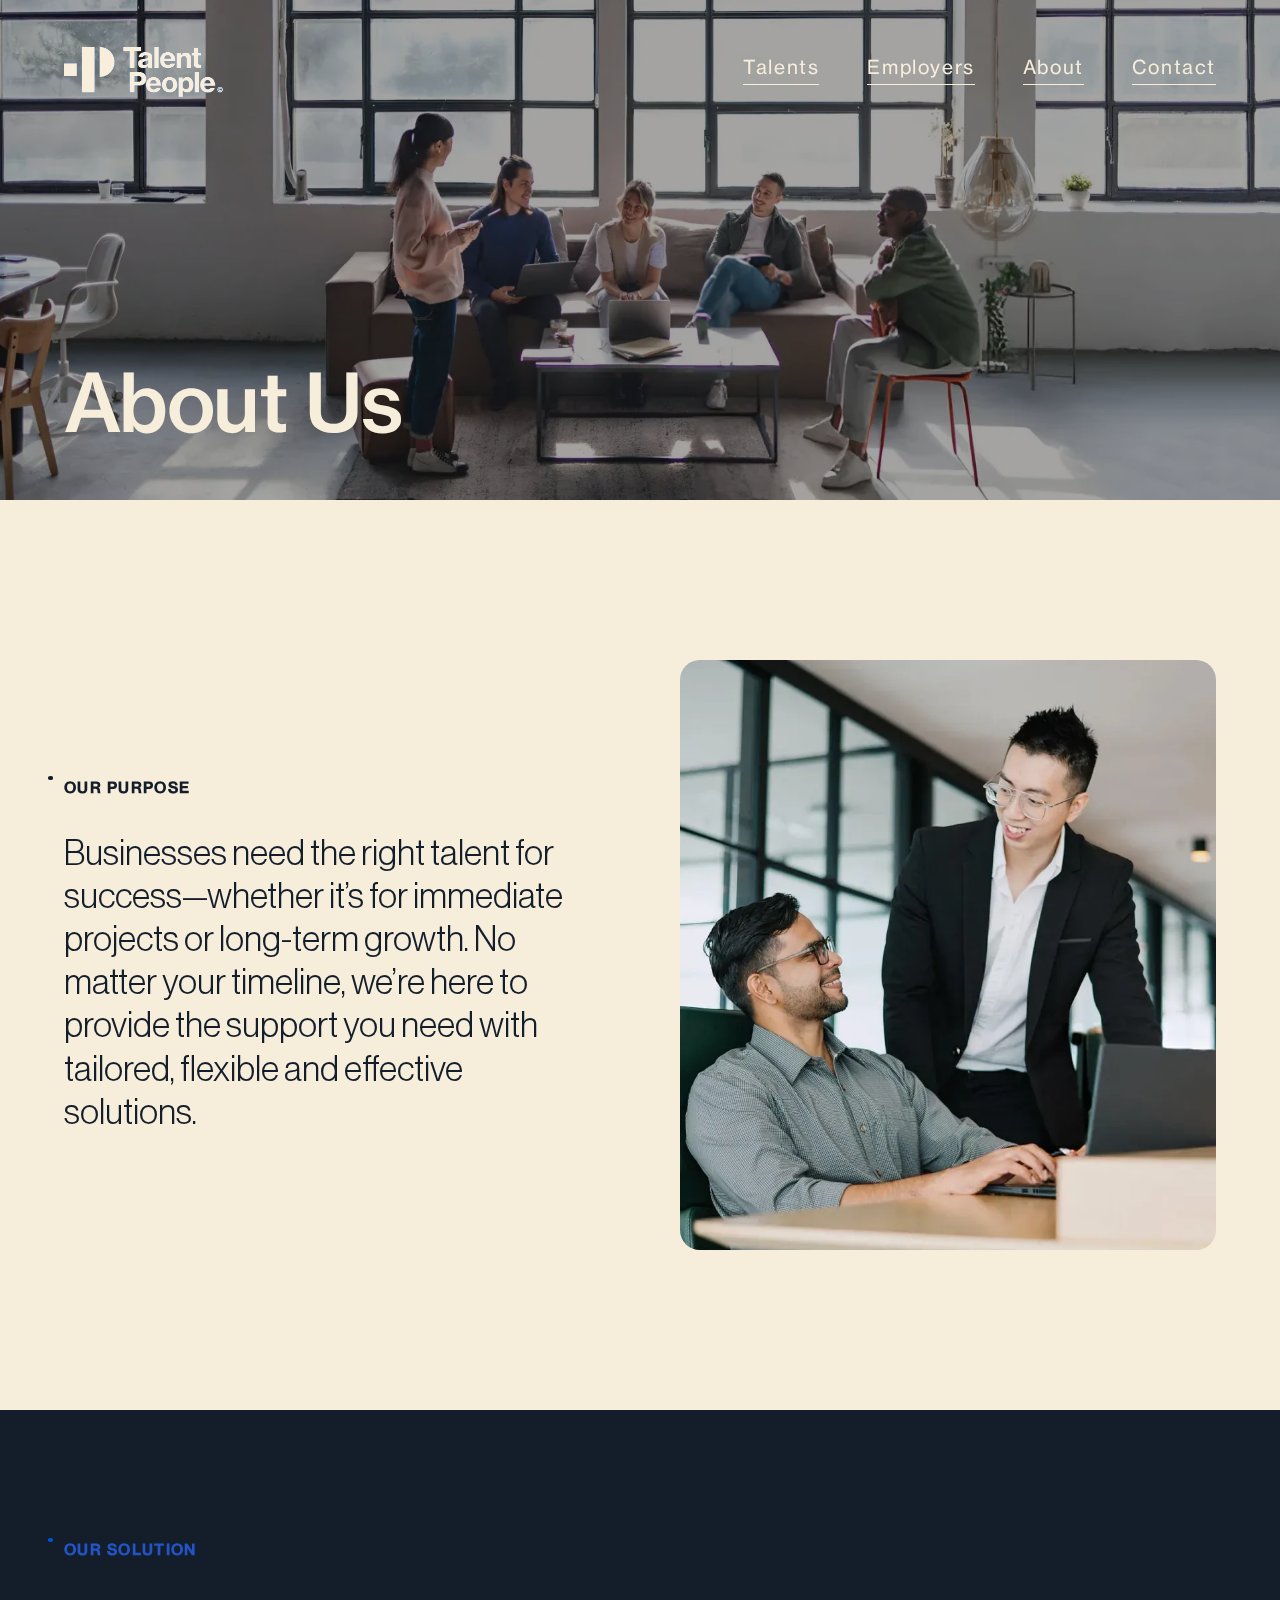
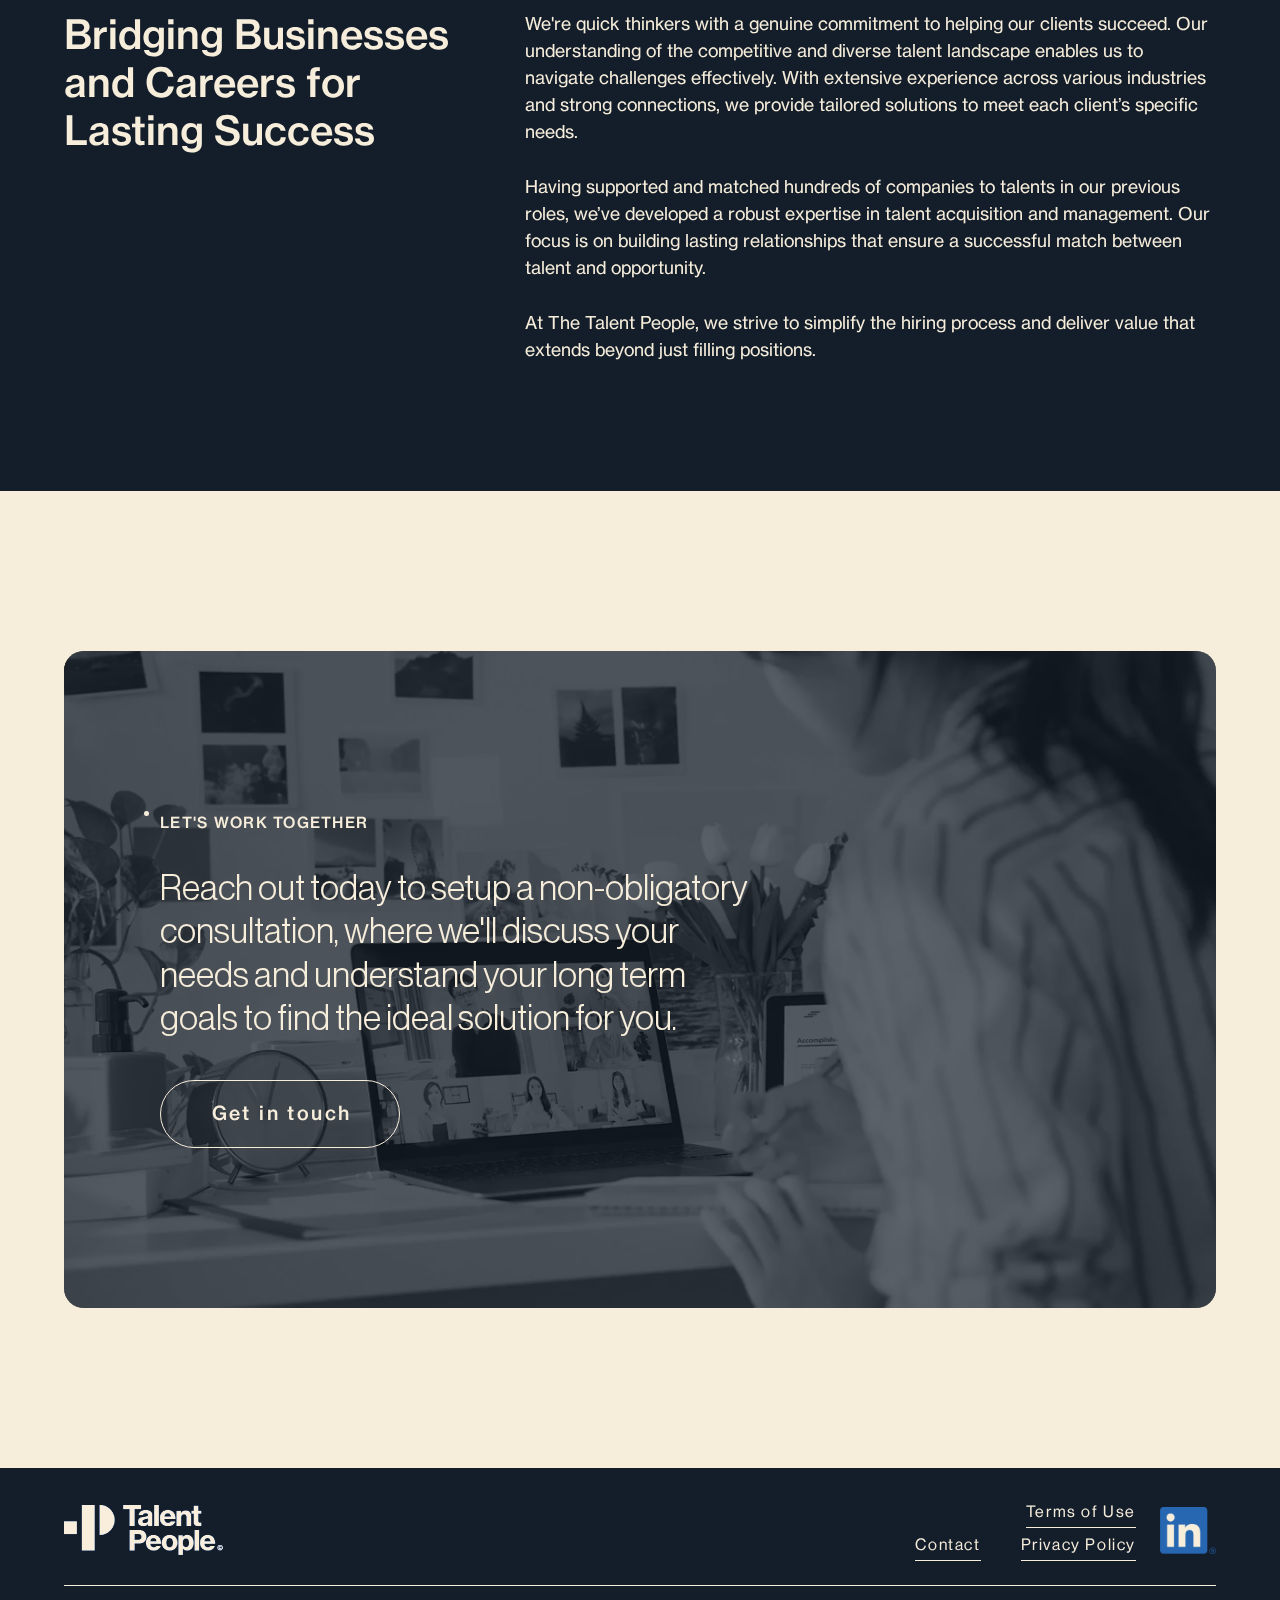
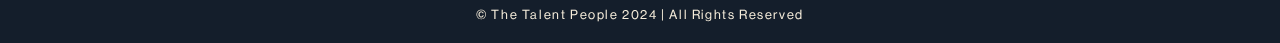
==== about.html @ f77b8db9 "update" ====
<!DOCTYPE html><!--  Last Published: Wed Oct 30 2024 14:25:46 GMT+0000 (Coordinated Universal Time)  -->
<html data-wf-page="6707999902daaedbb8c7072a" data-wf-site="66ebcb9fe22b28d145d42041">
<head>
  <meta charset="utf-8">
  <title>The Talent People | About Us</title>
  <meta content="The Talent People connects businesses with top global talent, offering flexible hiring solutions from project-based work to permanent placement. Hire top candidates and enhance workforce productivity with strategies tailored for sustainable growth." name="description">
  <meta content="The Talent People | About Us" property="og:title">
  <meta content="The Talent People connects businesses with top global talent, offering flexible hiring solutions from project-based work to permanent placement. Hire top candidates and enhance workforce productivity with strategies tailored for sustainable growth." property="og:description">
  <meta content="The Talent People | About Us" property="twitter:title">
  <meta content="The Talent People connects businesses with top global talent, offering flexible hiring solutions from project-based work to permanent placement. Hire top candidates and enhance workforce productivity with strategies tailored for sustainable growth." property="twitter:description">
  <meta property="og:type" content="website">
  <meta content="summary_large_image" name="twitter:card">
  <meta content="width=device-width, initial-scale=1" name="viewport">
  <link href="css/normalize.css" rel="stylesheet" type="text/css">
  <link href="css/webflow.css" rel="stylesheet" type="text/css">
  <link href="css/the-talent-people.webflow.css" rel="stylesheet" type="text/css">
  <style>@media (min-width:992px) {html.w-mod-js:not(.w-mod-ix) [data-w-id="39511469-4852-7b69-ccc2-5e3e5bb50f2a"] {opacity:0;}html.w-mod-js:not(.w-mod-ix) [data-w-id="39511469-4852-7b69-ccc2-5e3e5bb50f27"] {-webkit-transform:translate3d(0rem, 0, 0) scale3d(1, 1, 1) rotateX(0) rotateY(0) rotateZ(0) skew(0, 0);-moz-transform:translate3d(0rem, 0, 0) scale3d(1, 1, 1) rotateX(0) rotateY(0) rotateZ(0) skew(0, 0);-ms-transform:translate3d(0rem, 0, 0) scale3d(1, 1, 1) rotateX(0) rotateY(0) rotateZ(0) skew(0, 0);transform:translate3d(0rem, 0, 0) scale3d(1, 1, 1) rotateX(0) rotateY(0) rotateZ(0) skew(0, 0);color:rgb(246,237,219);}html.w-mod-js:not(.w-mod-ix) [data-w-id="39511469-4852-7b69-ccc2-5e3e5bb50f29"] {-webkit-transform:translate3d(300%, 0, 0) scale3d(1, 1, 1) rotateX(0) rotateY(0) rotateZ(0) skew(0, 0);-moz-transform:translate3d(300%, 0, 0) scale3d(1, 1, 1) rotateX(0) rotateY(0) rotateZ(0) skew(0, 0);-ms-transform:translate3d(300%, 0, 0) scale3d(1, 1, 1) rotateX(0) rotateY(0) rotateZ(0) skew(0, 0);transform:translate3d(300%, 0, 0) scale3d(1, 1, 1) rotateX(0) rotateY(0) rotateZ(0) skew(0, 0);}}@media (max-width:991px) and (min-width:768px) {html.w-mod-js:not(.w-mod-ix) [data-w-id="39511469-4852-7b69-ccc2-5e3e5bb50f2a"] {opacity:0;}html.w-mod-js:not(.w-mod-ix) [data-w-id="39511469-4852-7b69-ccc2-5e3e5bb50f27"] {-webkit-transform:translate3d(0rem, 0, 0) scale3d(1, 1, 1) rotateX(0) rotateY(0) rotateZ(0) skew(0, 0);-moz-transform:translate3d(0rem, 0, 0) scale3d(1, 1, 1) rotateX(0) rotateY(0) rotateZ(0) skew(0, 0);-ms-transform:translate3d(0rem, 0, 0) scale3d(1, 1, 1) rotateX(0) rotateY(0) rotateZ(0) skew(0, 0);transform:translate3d(0rem, 0, 0) scale3d(1, 1, 1) rotateX(0) rotateY(0) rotateZ(0) skew(0, 0);color:rgb(246,237,219);}html.w-mod-js:not(.w-mod-ix) [data-w-id="39511469-4852-7b69-ccc2-5e3e5bb50f29"] {-webkit-transform:translate3d(300%, 0, 0) scale3d(1, 1, 1) rotateX(0) rotateY(0) rotateZ(0) skew(0, 0);-moz-transform:translate3d(300%, 0, 0) scale3d(1, 1, 1) rotateX(0) rotateY(0) rotateZ(0) skew(0, 0);-ms-transform:translate3d(300%, 0, 0) scale3d(1, 1, 1) rotateX(0) rotateY(0) rotateZ(0) skew(0, 0);transform:translate3d(300%, 0, 0) scale3d(1, 1, 1) rotateX(0) rotateY(0) rotateZ(0) skew(0, 0);}}</style>
  <script type="text/javascript">!function(o,c){var n=c.documentElement,t=" w-mod-";n.className+=t+"js",("ontouchstart"in o||o.DocumentTouch&&c instanceof DocumentTouch)&&(n.className+=t+"touch")}(window,document);</script>
  <link href="images/favicon.webp" rel="shortcut icon" type="image/x-icon">
  <link href="images/webclip.webp" rel="apple-touch-icon">
  <style>
 * {
     -webkit-font-smoothing: antialiased;
     -moz-osx-font-smoothing: grayscale;
     font-smoothing: antialiased;
     text-rendering: optimizeLegibility;
}
</style>
</head>
<body class="body">
  <header bind="6ed626e9-749d-8f9c-2689-f4c2792ef79f" class="header">
    <nav class="nav">
      <div class="nav-wrapper">
        <a data-w-id="6ed626e9-749d-8f9c-2689-f4c2792ef7a2" href="index.html" class="nav-left w-inline-block"><img src="images/ttp-logo-white.webp" loading="lazy" alt="The Talent People - White Logo" class="logo-white"><img src="images/ttp-logo-blue.webp" loading="lazy" alt="The Talent People - Blue Logo" class="logo-blue"></a>
        <div class="nav-right">
          <a data-w-id="6ed626e9-749d-8f9c-2689-f4c2792ef7a6" href="talents.html" class="nav-link w-inline-block">
            <div class="nav-text">Talents</div>
            <div class="underline"></div>
          </a>
          <a data-w-id="a9c2578a-38cd-9204-1445-a90696ea5985" href="employers.html" class="nav-link w-inline-block">
            <div class="nav-text">Employers</div>
            <div class="underline"></div>
          </a>
          <a data-w-id="6538a97c-6ab4-19e0-dd6c-74421e39a47b" href="about.html" aria-current="page" class="nav-link w-inline-block w--current">
            <div class="nav-text">About</div>
            <div class="underline"></div>
          </a>
          <a data-w-id="6ed626e9-749d-8f9c-2689-f4c2792ef7aa" href="mailto:contact@thetalentpeople.co" class="nav-link w-inline-block">
            <div class="nav-text">Contact</div>
            <div class="underline"></div>
          </a>
        </div>
        <div scroll="both" data-w-id="3b5522e7-cb74-d57d-2e1f-a0ad596fc3d4" class="hamburger-wrapper">
          <div class="hamburger-inner">
            <div class="top-line"></div>
            <div class="middle-line"></div>
            <div class="bottom-line"></div>
          </div>
        </div>
      </div>
    </nav>
    <div class="menu">
      <div class="menu-wrapper">
        <div class="menu-item">
          <a href="index.html" class="menu-link _1">Home</a>
        </div>
        <div class="menu-item">
          <a href="about.html" aria-current="page" class="menu-link _2 w--current">About Us</a>
        </div>
        <div class="menu-item">
          <a href="talents.html" class="menu-link _3">Talents</a>
        </div>
        <div class="menu-item">
          <a href="employers.html" class="menu-link _4">Employers</a>
        </div>
        <div class="menu-item">
          <a href="mailto:contact@thetalentpeople.co" class="menu-link _5">Contact Us</a>
        </div>
      </div>
    </div>
  </header>
  <main class="main">
    <section bind="1b752b35-040f-1c4d-9f45-778f2b5f6328" data-w-id="1b752b35-040f-1c4d-9f45-778f2b5f6328" class="hero"><img src="images/the-talent-people-about-us.webp" loading="eager" sym-bind="{&quot;img&quot;:{&quot;type&quot;:&quot;Select&quot;,&quot;val&quot;:{&quot;from&quot;:{&quot;type&quot;:&quot;Variable&quot;,&quot;val&quot;:&quot;data&quot;},&quot;prop&quot;:&quot;8d2b728c-7b3f-0227-1a5b-632cdef94bcd&quot;}}}" alt="The Talent People - About Us" sizes="100vw" srcset="images/the-talent-people-about-us-p-500.webp 500w, images/the-talent-people-about-us-p-800.webp 800w, images/the-talent-people-about-us-p-1080.webp 1080w, images/the-talent-people-about-us-p-1600.webp 1600w, images/the-talent-people-about-us-p-2000.webp 2000w, images/the-talent-people-about-us-p-2600.webp 2600w, images/the-talent-people-about-us-p-3200.webp 3200w, images/the-talent-people-about-us.webp 3840w" class="hero-image dt"><img src="images/the-talent-people-about-us-tm.webp" loading="eager" sym-bind="{&quot;img&quot;:{&quot;type&quot;:&quot;Select&quot;,&quot;val&quot;:{&quot;from&quot;:{&quot;type&quot;:&quot;Variable&quot;,&quot;val&quot;:&quot;data&quot;},&quot;prop&quot;:&quot;8d2b728c-7b3f-0227-1a5b-632cdef94bcd&quot;}}}" alt="The Talent People - About Us" sizes="100vw" srcset="images/the-talent-people-about-us-tm-p-500.webp 500w, images/the-talent-people-about-us-tm-p-800.webp 800w, images/the-talent-people-about-us-tm-p-1080.webp 1080w, images/the-talent-people-about-us-tm-p-1600.webp 1600w, images/the-talent-people-about-us-tm.webp 1980w" class="hero-image tb-mb">
      <div class="shadow-overlay"></div>
      <div class="hero-overlay">
        <h2 sym-bind="{&quot;children&quot;:{&quot;type&quot;:&quot;Select&quot;,&quot;val&quot;:{&quot;from&quot;:{&quot;type&quot;:&quot;Variable&quot;,&quot;val&quot;:&quot;data&quot;},&quot;prop&quot;:&quot;c839e24f-a377-acab-8015-8efc84af5a83&quot;}}}" class="hero-heading">About Us</h2>
        <div class="hero-dot">•</div>
      </div>
    </section>
    <section class="section about">
      <div class="about-wrapper">
        <div class="about-left">
          <div class="header-wrapper"><img src="images/dot-navy.webp" loading="lazy" alt="The Talent People - Navy Dot" class="dot">
            <div class="heading"><strong class="bold">OUR PURPOSE</strong></div>
          </div>
          <div class="text">Businesses need the right talent for success—whether it’s for immediate projects or long-term growth. No matter your timeline, we’re here to provide the support you need with tailored, flexible and effective solutions.</div>
        </div>
        <div class="about-right"><img src="images/about-us.webp" loading="lazy" sizes="(max-width: 767px) 100vw, (max-width: 991px) 43vw, (max-width: 1279px) 42vw, 536px" srcset="images/about-us-p-500.webp 500w, images/about-us-p-800.webp 800w, images/about-us.webp 1072w" alt="The Talent People - Our Purpose" class="image rounded dt-tb"><img src="images/our-purpose-mb.webp" loading="lazy" sizes="(max-width: 767px) 85vw, 100vw" srcset="images/our-purpose-mb-p-500.webp 500w, images/our-purpose-mb-p-800.webp 800w, images/our-purpose-mb-p-1080.webp 1080w, images/our-purpose-mb.webp 1380w" alt="The Talent People - Our Purpose" class="image rounded mb"></div>
      </div>
    </section>
    <section class="section full-width-about">
      <div class="about-wrapper _2">
        <div id="w-node-_53479154-cc8f-92d2-6820-35e9770b086f-b8c7072a" class="header-wrapper"><img src="images/dot.webp" loading="lazy" alt="The Talent People - Blue Dot" class="dot">
          <div class="heading blue"><strong class="bold">OUR SOLUTION</strong></div>
        </div>
        <div id="w-node-_7eed984d-7826-3e93-100f-a8495c4b4717-b8c7072a" class="about-wrapper-inner">
          <div class="about-left">
            <h3 class="about-heading">Bridging Businesses and Careers for Lasting Success</h3>
          </div>
          <div class="about-right">
            <p class="about-body">We&#x27;re quick thinkers with a genuine commitment to helping our clients succeed. Our understanding of the competitive and diverse talent landscape enables us to navigate challenges effectively. With extensive experience across various industries and strong connections, we provide tailored solutions to meet each client’s specific needs.<br><br>Having supported and matched hundreds of companies to talents in our previous roles, we’ve developed a robust expertise in talent acquisition and management. Our focus is on building lasting relationships that ensure a successful match between talent and opportunity.<br><br>At The Talent People, we strive to simplify the hiring process and deliver value that extends beyond just filling positions.</p>
          </div>
        </div>
      </div>
    </section>
    <div class="section bottom-margin">
      <div class="cta-video-wrapper">
        <div data-poster-url="videos/the-talent-people-cta-video-poster-00001.jpg" data-video-urls="videos/the-talent-people-cta-video-transcode.mp4,videos/the-talent-people-cta-video-transcode.webm" data-autoplay="true" data-loop="true" data-wf-ignore="true" class="cta-video w-background-video w-background-video-atom"><video id="069fd98b-2d88-320b-ef6f-ceb9f392cff4-video" autoplay="" loop="" style="background-image:url(&quot;videos/the-talent-people-cta-video-poster-00001.jpg&quot;)" muted="" playsinline="" data-wf-ignore="true" data-object-fit="cover">
            <source src="videos/the-talent-people-cta-video-transcode.mp4" data-wf-ignore="true">
            <source src="videos/the-talent-people-cta-video-transcode.webm" data-wf-ignore="true">
          </video></div>
        <div class="cta-video-shadow"></div>
        <div class="cta-video-overlay">
          <div class="header-wrapper"><img src="images/dot-white.webp" loading="lazy" alt="The Talent People - White Dot" class="dot">
            <div class="heading white">LET&#x27;S WORK TOGETHER</div>
          </div>
          <div class="text white bottom-margin">Reach out today to setup a non-obligatory consultation, where we&#x27;ll discuss your needs and understand your long term goals to find the ideal solution for you. <br></div>
          <div class="button-wrapper">
            <a data-w-id="39511469-4852-7b69-ccc2-5e3e5bb50f26" href="https://calendly.com/the-talent-people/30min" target="_blank" class="button _5 w-inline-block">
              <div data-w-id="39511469-4852-7b69-ccc2-5e3e5bb50f27" class="button-text white-navy">Get in touch</div><img src="images/link-arrow.svg" loading="lazy" data-w-id="39511469-4852-7b69-ccc2-5e3e5bb50f29" alt="The Talent People - Navy Arrow" class="button-arrow">
              <div data-w-id="39511469-4852-7b69-ccc2-5e3e5bb50f2a" class="button-overlay"></div>
            </a>
          </div>
        </div>
      </div>
    </div>
  </main>
  <footer bind="35a746d8-047b-a36c-6eb7-d9f93c973150" class="footer">
    <div class="footer-wrapper">
      <div class="footer-top">
        <a data-w-id="35a746d8-047b-a36c-6eb7-d9f93c973153" href="index.html" class="footer-left w-inline-block"><img src="images/ttp-logo-white.webp" loading="lazy" alt="The Talent People - White Logo" class="logo-white"><img src="images/ttp-logo-blue.webp" loading="lazy" alt="The Talent People - Blue Logo" class="logo-blue"></a>
        <div class="footer-right">
          <div class="footer-link-wrapper">
            <div class="footer-link-left">
              <a data-w-id="8973d2f9-a44f-4ba4-cde8-3f5b5ff2193a" href="mailto:contact@thetalentpeople.co" class="footer-link w-inline-block">
                <div class="footer-text">Contact</div>
                <div class="underline footer"></div>
              </a>
            </div>
            <div class="footer-link-right">
              <a data-w-id="35a746d8-047b-a36c-6eb7-d9f93c973158" href="terms-of-use.html" class="footer-link w-inline-block">
                <div class="footer-text">Terms of Use</div>
                <div class="underline footer"></div>
              </a>
              <a data-w-id="35a746d8-047b-a36c-6eb7-d9f93c97315c" href="privacy-policy.html" class="footer-link w-inline-block">
                <div class="footer-text">Privacy Policy</div>
                <div class="underline footer"></div>
              </a>
            </div>
          </div>
          <a data-w-id="35a746d8-047b-a36c-6eb7-d9f93c973160" href="https://www.linkedin.com/company/the-talent-people/" class="linkedin-link w-inline-block"><img src="images/linkedin-logo.webp" loading="lazy" alt="The Talent People - Linkedin Icon" class="linkedin-logo">
            <div class="linkedin-bg"></div>
          </a>
        </div>
      </div>
      <div class="footer-bottom">
        <div class="footer-text"><span class="small">© The Talent People 2024 | All Rights Reserved</span></div>
      </div>
    </div>
  </footer>
  <script src="https://d3e54v103j8qbb.cloudfront.net/js/jquery-3.5.1.min.dc5e7f18c8.js?site=66ebcb9fe22b28d145d42041" type="text/javascript" integrity="sha256-9/aliU8dGd2tb6OSsuzixeV4y/faTqgFtohetphbbj0=" crossorigin="anonymous"></script>
  <script src="js/webflow.js" type="text/javascript"></script><!--  Disable Scroll Script  -->
  <script>
var Webflow = Webflow || [];
Webflow.push(function () {
    var $body = $(document.body);
    var scrollPosition = 0;
    $('[scroll="both"]').on('click', function () {
        if ($body.css('overflow') !== 'hidden') {
            var oldWidth = $body.innerWidth();
            scrollPosition = window.pageYOffset;
            $body.css('overflow', 'hidden');
            $body.css('position', 'fixed');
            $body.css('top', `-${scrollPosition}px`);
            $body.width(oldWidth);
        } else {
            $body.css('overflow', '');
            $body.css('position', '');
            $body.css('top', '');
            $body.width('');
            $(window).scrollTop(scrollPosition);
        }
    });
});
</script>
  <!--  START: Mobile Autoplay Video  -->
  <script>
var mobilevideo = document.getElementsByTagName("video")[0];
mobilevideo.setAttribute("playsinline", "");
mobilevideo.setAttribute("muted", "");
</script>
  <!--  END: Mobile Autoplay Video  -->
</body>
</html>
---- css/webflow.css ----
@font-face {
  font-family: 'webflow-icons';
  src: url("[data-uri]") format('truetype');
  font-weight: normal;
  font-style: normal;
}
[class^="w-icon-"],
[class*=" w-icon-"] {
  /* use !important to prevent issues with browser extensions that change fonts */
  font-family: 'webflow-icons' !important;
  speak: none;
  font-style: normal;
  font-weight: normal;
  font-variant: normal;
  text-transform: none;
  line-height: 1;
  /* Better Font Rendering =========== */
  -webkit-font-smoothing: antialiased;
  -moz-osx-font-smoothing: grayscale;
}
.w-icon-slider-right:before {
  content: "\e600";
}
.w-icon-slider-left:before {
  content: "\e601";
}
.w-icon-nav-menu:before {
  content: "\e602";
}
.w-icon-arrow-down:before,
.w-icon-dropdown-toggle:before {
  content: "\e603";
}
.w-icon-file-upload-remove:before {
  content: "\e900";
}
.w-icon-file-upload-icon:before {
  content: "\e903";
}
* {
  -webkit-box-sizing: border-box;
  -moz-box-sizing: border-box;
  box-sizing: border-box;
}
html {
  height: 100%;
}
body {
  margin: 0;
  min-height: 100%;
  background-color: #fff;
  font-family: Arial, sans-serif;
  font-size: 14px;
  line-height: 20px;
  color: #333;
}
img {
  max-width: 100%;
  vertical-align: middle;
  display: inline-block;
}
html.w-mod-touch * {
  background-attachment: scroll !important;
}
.w-block {
  display: block;
}
.w-inline-block {
  max-width: 100%;
  display: inline-block;
}
.w-clearfix:before,
.w-clearfix:after {
  content: " ";
  display: table;
  grid-column-start: 1;
  grid-row-start: 1;
  grid-column-end: 2;
  grid-row-end: 2;
}
.w-clearfix:after {
  clear: both;
}
.w-hidden {
  display: none;
}
.w-button {
  display: inline-block;
  padding: 9px 15px;
  background-color: #3898EC;
  color: white;
  border: 0;
  line-height: inherit;
  text-decoration: none;
  cursor: pointer;
  border-radius: 0;
}
input.w-button {
  -webkit-appearance: button;
}
html[data-w-dynpage] [data-w-cloak] {
  color: transparent !important;
}
.w-code-block {
  margin: unset;
}
pre.w-code-block code {
  all: inherit;
}
.w-optimization {
  display: contents;
}
.w-webflow-badge,
.w-webflow-badge * {
  position: static;
  left: auto;
  top: auto;
  right: auto;
  bottom: auto;
  z-index: auto;
  display: block;
  visibility: visible;
  overflow: visible;
  overflow-x: visible;
  overflow-y: visible;
  box-sizing: border-box;
  width: auto;
  height: auto;
  max-height: none;
  max-width: none;
  min-height: 0;
  min-width: 0;
  margin: 0;
  padding: 0;
  float: none;
  clear: none;
  border: 0 none transparent;
  border-radius: 0;
  background: none;
  background-image: none;
  background-position: 0% 0%;
  background-size: auto auto;
  background-repeat: repeat;
  background-origin: padding-box;
  background-clip: border-box;
  background-attachment: scroll;
  background-color: transparent;
  box-shadow: none;
  opacity: 1;
  transform: none;
  transition: none;
  direction: ltr;
  font-family: inherit;
  font-weight: inherit;
  color: inherit;
  font-size: inherit;
  line-height: inherit;
  font-style: inherit;
  font-variant: inherit;
  text-align: inherit;
  letter-spacing: inherit;
  text-decoration: inherit;
  text-indent: 0;
  text-transform: inherit;
  list-style-type: disc;
  text-shadow: none;
  font-smoothing: auto;
  vertical-align: baseline;
  cursor: inherit;
  white-space: inherit;
  word-break: normal;
  word-spacing: normal;
  word-wrap: normal;
}
.w-webflow-badge {
  position: fixed !important;
  display: inline-block !important;
  visibility: visible !important;
  z-index: 2147483647 !important;
  top: auto !important;
  right: 12px !important;
  bottom: 12px !important;
  left: auto !important;
  color: #aaadb0 !important;
  background-color: #fff !important;
  border-radius: 3px !important;
  padding: 6px !important;
  font-size: 12px !important;
  opacity: 1 !important;
  line-height: 14px !important;
  text-decoration: none !important;
  transform: none !important;
  margin: 0 !important;
  width: auto !important;
  height: auto !important;
  overflow: visible !important;
  white-space: nowrap;
  box-shadow: 0 0 0 1px rgba(0, 0, 0, 0.1), 0px 1px 3px rgba(0, 0, 0, 0.1);
  cursor: pointer;
}
.w-webflow-badge > img {
  display: inline-block !important;
  visibility: visible !important;
  opacity: 1 !important;
  vertical-align: middle !important;
}
h1,
h2,
h3,
h4,
h5,
h6 {
  font-weight: bold;
  margin-bottom: 10px;
}
h1 {
  font-size: 38px;
  line-height: 44px;
  margin-top: 20px;
}
h2 {
  font-size: 32px;
  line-height: 36px;
  margin-top: 20px;
}
h3 {
  font-size: 24px;
  line-height: 30px;
  margin-top: 20px;
}
h4 {
  font-size: 18px;
  line-height: 24px;
  margin-top: 10px;
}
h5 {
  font-size: 14px;
  line-height: 20px;
  margin-top: 10px;
}
h6 {
  font-size: 12px;
  line-height: 18px;
  margin-top: 10px;
}
p {
  margin-top: 0;
  margin-bottom: 10px;
}
blockquote {
  margin: 0 0 10px 0;
  padding: 10px 20px;
  border-left: 5px solid #E2E2E2;
  font-size: 18px;
  line-height: 22px;
}
figure {
  margin: 0;
  margin-bottom: 10px;
}
figcaption {
  margin-top: 5px;
  text-align: center;
}
ul,
ol {
  margin-top: 0px;
  margin-bottom: 10px;
  padding-left: 40px;
}
.w-list-unstyled {
  padding-left: 0;
  list-style: none;
}
.w-embed:before,
.w-embed:after {
  content: " ";
  display: table;
  grid-column-start: 1;
  grid-row-start: 1;
  grid-column-end: 2;
  grid-row-end: 2;
}
.w-embed:after {
  clear: both;
}
.w-video {
  width: 100%;
  position: relative;
  padding: 0;
}
.w-video iframe,
.w-video object,
.w-video embed {
  position: absolute;
  top: 0;
  left: 0;
  width: 100%;
  height: 100%;
  border: none;
}
fieldset {
  padding: 0;
  margin: 0;
  border: 0;
}
button,
[type='button'],
[type='reset'] {
  border: 0;
  cursor: pointer;
  -webkit-appearance: button;
}
.w-form {
  margin: 0 0 15px;
}
.w-form-done {
  display: none;
  padding: 20px;
  text-align: center;
  background-color: #dddddd;
}
.w-form-fail {
  display: none;
  margin-top: 10px;
  padding: 10px;
  background-color: #ffdede;
}
label {
  display: block;
  margin-bottom: 5px;
  font-weight: bold;
}
.w-input,
.w-select {
  display: block;
  width: 100%;
  height: 38px;
  padding: 8px 12px;
  margin-bottom: 10px;
  font-size: 14px;
  line-height: 1.42857143;
  color: #333333;
  vertical-align: middle;
  background-color: #ffffff;
  border: 1px solid #cccccc;
}
.w-input::placeholder,
.w-select::placeholder {
  color: #999;
}
.w-input:focus,
.w-select:focus {
  border-color: #3898EC;
  outline: 0;
}
.w-input[disabled],
.w-select[disabled],
.w-input[readonly],
.w-select[readonly],
fieldset[disabled] .w-input,
fieldset[disabled] .w-select {
  cursor: not-allowed;
}
.w-input[disabled]:not(.w-input-disabled),
.w-select[disabled]:not(.w-input-disabled),
.w-input[readonly],
.w-select[readonly],
fieldset[disabled]:not(.w-input-disabled) .w-input,
fieldset[disabled]:not(.w-input-disabled) .w-select {
  background-color: #eeeeee;
}
textarea.w-input,
textarea.w-select {
  height: auto;
}
.w-select {
  background-color: #f3f3f3;
}
.w-select[multiple] {
  height: auto;
}
.w-form-label {
  display: inline-block;
  cursor: pointer;
  font-weight: normal;
  margin-bottom: 0px;
}
.w-radio {
  display: block;
  margin-bottom: 5px;
  padding-left: 20px;
}
.w-radio:before,
.w-radio:after {
  content: " ";
  display: table;
  grid-column-start: 1;
  grid-row-start: 1;
  grid-column-end: 2;
  grid-row-end: 2;
}
.w-radio:after {
  clear: both;
}
.w-radio-input {
  margin: 4px 0 0;
  line-height: normal;
  float: left;
  margin-left: -20px;
}
.w-radio-input {
  margin-top: 3px;
}
.w-file-upload {
  display: block;
  margin-bottom: 10px;
}
.w-file-upload-input {
  width: 0.1px;
  height: 0.1px;
  opacity: 0;
  overflow: hidden;
  position: absolute;
  z-index: -100;
}
.w-file-upload-default,
.w-file-upload-uploading,
.w-file-upload-success {
  display: inline-block;
  color: #333333;
}
.w-file-upload-error {
  display: block;
  margin-top: 10px;
}
.w-file-upload-default.w-hidden,
.w-file-upload-uploading.w-hidden,
.w-file-upload-error.w-hidden,
.w-file-upload-success.w-hidden {
  display: none;
}
.w-file-upload-uploading-btn {
  display: flex;
  font-size: 14px;
  font-weight: normal;
  cursor: pointer;
  margin: 0;
  padding: 8px 12px;
  border: 1px solid #cccccc;
  background-color: #fafafa;
}
.w-file-upload-file {
  display: flex;
  flex-grow: 1;
  justify-content: space-between;
  margin: 0;
  padding: 8px 9px 8px 11px;
  border: 1px solid #cccccc;
  background-color: #fafafa;
}
.w-file-upload-file-name {
  font-size: 14px;
  font-weight: normal;
  display: block;
}
.w-file-remove-link {
  margin-top: 3px;
  margin-left: 10px;
  width: auto;
  height: auto;
  padding: 3px;
  display: block;
  cursor: pointer;
}
.w-icon-file-upload-remove {
  margin: auto;
  font-size: 10px;
}
.w-file-upload-error-msg {
  display: inline-block;
  color: #ea384c;
  padding: 2px 0;
}
.w-file-upload-info {
  display: inline-block;
  line-height: 38px;
  padding: 0 12px;
}
.w-file-upload-label {
  display: inline-block;
  font-size: 14px;
  font-weight: normal;
  cursor: pointer;
  margin: 0;
  padding: 8px 12px;
  border: 1px solid #cccccc;
  background-color: #fafafa;
}
.w-icon-file-upload-icon,
.w-icon-file-upload-uploading {
  display: inline-block;
  margin-right: 8px;
  width: 20px;
}
.w-icon-file-upload-uploading {
  height: 20px;
}
.w-container {
  margin-left: auto;
  margin-right: auto;
  max-width: 940px;
}
.w-container:before,
.w-container:after {
  content: " ";
  display: table;
  grid-column-start: 1;
  grid-row-start: 1;
  grid-column-end: 2;
  grid-row-end: 2;
}
.w-container:after {
  clear: both;
}
.w-container .w-row {
  margin-left: -10px;
  margin-right: -10px;
}
.w-row:before,
.w-row:after {
  content: " ";
  display: table;
  grid-column-start: 1;
  grid-row-start: 1;
  grid-column-end: 2;
  grid-row-end: 2;
}
.w-row:after {
  clear: both;
}
.w-row .w-row {
  margin-left: 0;
  margin-right: 0;
}
.w-col {
  position: relative;
  float: left;
  width: 100%;
  min-height: 1px;
  padding-left: 10px;
  padding-right: 10px;
}
.w-col .w-col {
  padding-left: 0;
  padding-right: 0;
}
.w-col-1 {
  width: 8.33333333%;
}
.w-col-2 {
  width: 16.66666667%;
}
.w-col-3 {
  width: 25%;
}
.w-col-4 {
  width: 33.33333333%;
}
.w-col-5 {
  width: 41.66666667%;
}
.w-col-6 {
  width: 50%;
}
.w-col-7 {
  width: 58.33333333%;
}
.w-col-8 {
  width: 66.66666667%;
}
.w-col-9 {
  width: 75%;
}
.w-col-10 {
  width: 83.33333333%;
}
.w-col-11 {
  width: 91.66666667%;
}
.w-col-12 {
  width: 100%;
}
.w-hidden-main {
  display: none !important;
}
@media screen and (max-width: 991px) {
  .w-container {
    max-width: 728px;
  }
  .w-hidden-main {
    display: inherit !important;
  }
  .w-hidden-medium {
    display: none !important;
  }
  .w-col-medium-1 {
    width: 8.33333333%;
  }
  .w-col-medium-2 {
    width: 16.66666667%;
  }
  .w-col-medium-3 {
    width: 25%;
  }
  .w-col-medium-4 {
    width: 33.33333333%;
  }
  .w-col-medium-5 {
    width: 41.66666667%;
  }
  .w-col-medium-6 {
    width: 50%;
  }
  .w-col-medium-7 {
    width: 58.33333333%;
  }
  .w-col-medium-8 {
    width: 66.66666667%;
  }
  .w-col-medium-9 {
    width: 75%;
  }
  .w-col-medium-10 {
    width: 83.33333333%;
  }
  .w-col-medium-11 {
    width: 91.66666667%;
  }
  .w-col-medium-12 {
    width: 100%;
  }
  .w-col-stack {
    width: 100%;
    left: auto;
    right: auto;
  }
}
@media screen and (max-width: 767px) {
  .w-hidden-main {
    display: inherit !important;
  }
  .w-hidden-medium {
    display: inherit !important;
  }
  .w-hidden-small {
    display: none !important;
  }
  .w-row,
  .w-container .w-row {
    margin-left: 0;
    margin-right: 0;
  }
  .w-col {
    width: 100%;
    left: auto;
    right: auto;
  }
  .w-col-small-1 {
    width: 8.33333333%;
  }
  .w-col-small-2 {
    width: 16.66666667%;
  }
  .w-col-small-3 {
    width: 25%;
  }
  .w-col-small-4 {
    width: 33.33333333%;
  }
  .w-col-small-5 {
    width: 41.66666667%;
  }
  .w-col-small-6 {
    width: 50%;
  }
  .w-col-small-7 {
    width: 58.33333333%;
  }
  .w-col-small-8 {
    width: 66.66666667%;
  }
  .w-col-small-9 {
    width: 75%;
  }
  .w-col-small-10 {
    width: 83.33333333%;
  }
  .w-col-small-11 {
    width: 91.66666667%;
  }
  .w-col-small-12 {
    width: 100%;
  }
}
@media screen and (max-width: 479px) {
  .w-container {
    max-width: none;
  }
  .w-hidden-main {
    display: inherit !important;
  }
  .w-hidden-medium {
    display: inherit !important;
  }
  .w-hidden-small {
    display: inherit !important;
  }
  .w-hidden-tiny {
    display: none !important;
  }
  .w-col {
    width: 100%;
  }
  .w-col-tiny-1 {
    width: 8.33333333%;
  }
  .w-col-tiny-2 {
    width: 16.66666667%;
  }
  .w-col-tiny-3 {
    width: 25%;
  }
  .w-col-tiny-4 {
    width: 33.33333333%;
  }
  .w-col-tiny-5 {
    width: 41.66666667%;
  }
  .w-col-tiny-6 {
    width: 50%;
  }
  .w-col-tiny-7 {
    width: 58.33333333%;
  }
  .w-col-tiny-8 {
    width: 66.66666667%;
  }
  .w-col-tiny-9 {
    width: 75%;
  }
  .w-col-tiny-10 {
    width: 83.33333333%;
  }
  .w-col-tiny-11 {
    width: 91.66666667%;
  }
  .w-col-tiny-12 {
    width: 100%;
  }
}
.w-widget {
  position: relative;
}
.w-widget-map {
  width: 100%;
  height: 400px;
}
.w-widget-map label {
  width: auto;
  display: inline;
}
.w-widget-map img {
  max-width: inherit;
}
.w-widget-map .gm-style-iw {
  text-align: center;
}
.w-widget-map .gm-style-iw > button {
  display: none !important;
}
.w-widget-twitter {
  overflow: hidden;
}
.w-widget-twitter-count-shim {
  display: inline-block;
  vertical-align: top;
  position: relative;
  width: 28px;
  height: 20px;
  text-align: center;
  background: white;
  border: #758696 solid 1px;
  border-radius: 3px;
}
.w-widget-twitter-count-shim * {
  pointer-events: none;
  user-select: none;
}
.w-widget-twitter-count-shim .w-widget-twitter-count-inner {
  position: relative;
  font-size: 15px;
  line-height: 12px;
  text-align: center;
  color: #999;
  font-family: serif;
}
.w-widget-twitter-count-shim .w-widget-twitter-count-clear {
  position: relative;
  display: block;
}
.w-widget-twitter-count-shim.w--large {
  width: 36px;
  height: 28px;
}
.w-widget-twitter-count-shim.w--large .w-widget-twitter-count-inner {
  font-size: 18px;
  line-height: 18px;
}
.w-widget-twitter-count-shim:not(.w--vertical) {
  margin-left: 5px;
  margin-right: 8px;
}
.w-widget-twitter-count-shim:not(.w--vertical).w--large {
  margin-left: 6px;
}
.w-widget-twitter-count-shim:not(.w--vertical):before,
.w-widget-twitter-count-shim:not(.w--vertical):after {
  top: 50%;
  left: 0;
  border: solid transparent;
  content: ' ';
  height: 0;
  width: 0;
  position: absolute;
  pointer-events: none;
}
.w-widget-twitter-count-shim:not(.w--vertical):before {
  border-color: rgba(117, 134, 150, 0);
  border-right-color: #5d6c7b;
  border-width: 4px;
  margin-left: -9px;
  margin-top: -4px;
}
.w-widget-twitter-count-shim:not(.w--vertical).w--large:before {
  border-width: 5px;
  margin-left: -10px;
  margin-top: -5px;
}
.w-widget-twitter-count-shim:not(.w--vertical):after {
  border-color: rgba(255, 255, 255, 0);
  border-right-color: white;
  border-width: 4px;
  margin-left: -8px;
  margin-top: -4px;
}
.w-widget-twitter-count-shim:not(.w--vertical).w--large:after {
  border-width: 5px;
  margin-left: -9px;
  margin-top: -5px;
}
.w-widget-twitter-count-shim.w--vertical {
  width: 61px;
  height: 33px;
  margin-bottom: 8px;
}
.w-widget-twitter-count-shim.w--vertical:before,
.w-widget-twitter-count-shim.w--vertical:after {
  top: 100%;
  left: 50%;
  border: solid transparent;
  content: ' ';
  height: 0;
  width: 0;
  position: absolute;
  pointer-events: none;
}
.w-widget-twitter-count-shim.w--vertical:before {
  border-color: rgba(117, 134, 150, 0);
  border-top-color: #5d6c7b;
  border-width: 5px;
  margin-left: -5px;
}
.w-widget-twitter-count-shim.w--vertical:after {
  border-color: rgba(255, 255, 255, 0);
  border-top-color: white;
  border-width: 4px;
  margin-left: -4px;
}
.w-widget-twitter-count-shim.w--vertical .w-widget-twitter-count-inner {
  font-size: 18px;
  line-height: 22px;
}
.w-widget-twitter-count-shim.w--vertical.w--large {
  width: 76px;
}
.w-background-video {
  position: relative;
  overflow: hidden;
  height: 500px;
  color: white;
}
.w-background-video > video {
  background-size: cover;
  background-position: 50% 50%;
  position: absolute;
  margin: auto;
  width: 100%;
  height: 100%;
  right: -100%;
  bottom: -100%;
  top: -100%;
  left: -100%;
  object-fit: cover;
  z-index: -100;
}
.w-background-video > video::-webkit-media-controls-start-playback-button {
  display: none !important;
  -webkit-appearance: none;
}
.w-background-video--control {
  position: absolute;
  bottom: 1em;
  right: 1em;
  background-color: transparent;
  padding: 0;
}
.w-background-video--control > [hidden] {
  display: none !important;
}
.w-slider {
  position: relative;
  height: 300px;
  text-align: center;
  background: #dddddd;
  clear: both;
  -webkit-tap-highlight-color: rgba(0, 0, 0, 0);
  tap-highlight-color: rgba(0, 0, 0, 0);
}
.w-slider-mask {
  position: relative;
  display: block;
  overflow: hidden;
  z-index: 1;
  left: 0;
  right: 0;
  height: 100%;
  white-space: nowrap;
}
.w-slide {
  position: relative;
  display: inline-block;
  vertical-align: top;
  width: 100%;
  height: 100%;
  white-space: normal;
  text-align: left;
}
.w-slider-nav {
  position: absolute;
  z-index: 2;
  top: auto;
  right: 0;
  bottom: 0;
  left: 0;
  margin: auto;
  padding-top: 10px;
  height: 40px;
  text-align: center;
  -webkit-tap-highlight-color: rgba(0, 0, 0, 0);
  tap-highlight-color: rgba(0, 0, 0, 0);
}
.w-slider-nav.w-round > div {
  border-radius: 100%;
}
.w-slider-nav.w-num > div {
  width: auto;
  height: auto;
  padding: 0.2em 0.5em;
  font-size: inherit;
  line-height: inherit;
}
.w-slider-nav.w-shadow > div {
  box-shadow: 0 0 3px rgba(51, 51, 51, 0.4);
}
.w-slider-nav-invert {
  color: #fff;
}
.w-slider-nav-invert > div {
  background-color: rgba(34, 34, 34, 0.4);
}
.w-slider-nav-invert > div.w-active {
  background-color: #222;
}
.w-slider-dot {
  position: relative;
  display: inline-block;
  width: 1em;
  height: 1em;
  background-color: rgba(255, 255, 255, 0.4);
  cursor: pointer;
  margin: 0 3px 0.5em;
  transition: background-color 100ms, color 100ms;
}
.w-slider-dot.w-active {
  background-color: #fff;
}
.w-slider-dot:focus {
  outline: none;
  box-shadow: 0px 0px 0px 2px #fff;
}
.w-slider-dot:focus.w-active {
  box-shadow: none;
}
.w-slider-arrow-left,
.w-slider-arrow-right {
  position: absolute;
  width: 80px;
  top: 0;
  right: 0;
  bottom: 0;
  left: 0;
  margin: auto;
  cursor: pointer;
  overflow: hidden;
  color: white;
  font-size: 40px;
  -webkit-tap-highlight-color: rgba(0, 0, 0, 0);
  tap-highlight-color: rgba(0, 0, 0, 0);
  user-select: none;
}
.w-slider-arrow-left [class^='w-icon-'],
.w-slider-arrow-right [class^='w-icon-'],
.w-slider-arrow-left [class*=' w-icon-'],
.w-slider-arrow-right [class*=' w-icon-'] {
  position: absolute;
}
.w-slider-arrow-left:focus,
.w-slider-arrow-right:focus {
  outline: 0;
}
.w-slider-arrow-left {
  z-index: 3;
  right: auto;
}
.w-slider-arrow-right {
  z-index: 4;
  left: auto;
}
.w-icon-slider-left,
.w-icon-slider-right {
  top: 0;
  right: 0;
  bottom: 0;
  left: 0;
  margin: auto;
  width: 1em;
  height: 1em;
}
.w-slider-aria-label {
  border: 0;
  clip: rect(0 0 0 0);
  height: 1px;
  margin: -1px;
  overflow: hidden;
  padding: 0;
  position: absolute;
  width: 1px;
}
.w-slider-force-show {
  display: block !important;
}
.w-dropdown {
  display: inline-block;
  position: relative;
  text-align: left;
  margin-left: auto;
  margin-right: auto;
  z-index: 900;
}
.w-dropdown-btn,
.w-dropdown-toggle,
.w-dropdown-link {
  position: relative;
  vertical-align: top;
  text-decoration: none;
  color: #222222;
  padding: 20px;
  text-align: left;
  margin-left: auto;
  margin-right: auto;
  white-space: nowrap;
}
.w-dropdown-toggle {
  user-select: none;
  display: inline-block;
  cursor: pointer;
  padding-right: 40px;
}
.w-dropdown-toggle:focus {
  outline: 0;
}
.w-icon-dropdown-toggle {
  position: absolute;
  top: 0;
  right: 0;
  bottom: 0;
  margin: auto;
  margin-right: 20px;
  width: 1em;
  height: 1em;
}
.w-dropdown-list {
  position: absolute;
  background: #dddddd;
  display: none;
  min-width: 100%;
}
.w-dropdown-list.w--open {
  display: block;
}
.w-dropdown-link {
  padding: 10px 20px;
  display: block;
  color: #222222;
}
.w-dropdown-link.w--current {
  color: #0082f3;
}
.w-dropdown-link:focus {
  outline: 0;
}
@media screen and (max-width: 767px) {
  .w-nav-brand {
    padding-left: 10px;
  }
}
/**
 * ## Note
 * Safari (on both iOS and OS X) does not handle viewport units (vh, vw) well.
 * For example percentage units do not work on descendants of elements that
 * have any dimensions expressed in viewport units. It also doesn’t handle them at
 * all in `calc()`.
 */
/**
 * Wrapper around all lightbox elements
 *
 * 1. Since the lightbox can receive focus, IE also gives it an outline.
 * 2. Fixes flickering on Chrome when a transition is in progress
 *    underneath the lightbox.
 */
.w-lightbox-backdrop {
  cursor: auto;
  font-style: normal;
  letter-spacing: normal;
  list-style: disc;
  text-indent: 0;
  text-shadow: none;
  text-transform: none;
  visibility: visible;
  white-space: normal;
  word-break: normal;
  word-spacing: normal;
  word-wrap: normal;
  position: fixed;
  top: 0;
  right: 0;
  bottom: 0;
  left: 0;
  color: #fff;
  font-family: "Helvetica Neue", Helvetica, Ubuntu, "Segoe UI", Verdana, sans-serif;
  font-size: 17px;
  line-height: 1.2;
  font-weight: 300;
  text-align: center;
  background: rgba(0, 0, 0, 0.9);
  z-index: 2000;
  outline: 0;
  /* 1 */
  opacity: 0;
  -webkit-user-select: none;
  -moz-user-select: none;
  -webkit-tap-highlight-color: transparent;
  -webkit-transform: translate(0, 0);
  /* 2 */
}
/**
 * Neat trick to bind the rubberband effect to our canvas instead of the whole
 * document on iOS. It also prevents a bug that causes the document underneath to scroll.
 */
.w-lightbox-backdrop,
.w-lightbox-container {
  height: 100%;
  overflow: auto;
  -webkit-overflow-scrolling: touch;
}
.w-lightbox-content {
  position: relative;
  height: 100vh;
  overflow: hidden;
}
.w-lightbox-view {
  position: absolute;
  width: 100vw;
  height: 100vh;
  opacity: 0;
}
.w-lightbox-view:before {
  content: "";
  height: 100vh;
}
/* .w-lightbox-content */
.w-lightbox-group,
.w-lightbox-group .w-lightbox-view,
.w-lightbox-group .w-lightbox-view:before {
  height: 86vh;
}
.w-lightbox-frame,
.w-lightbox-view:before {
  display: inline-block;
  vertical-align: middle;
}
/*
 * 1. Remove default margin set by user-agent on the <figure> element.
 */
.w-lightbox-figure {
  position: relative;
  margin: 0;
  /* 1 */
}
.w-lightbox-group .w-lightbox-figure {
  cursor: pointer;
}
/**
 * IE adds image dimensions as width and height attributes on the IMG tag,
 * but we need both width and height to be set to auto to enable scaling.
 */
.w-lightbox-img {
  width: auto;
  height: auto;
  max-width: none;
}
/**
 * 1. Reset if style is set by user on "All Images"
 */
.w-lightbox-image {
  display: block;
  float: none;
  /* 1 */
  max-width: 100vw;
  max-height: 100vh;
}
.w-lightbox-group .w-lightbox-image {
  max-height: 86vh;
}
.w-lightbox-caption {
  position: absolute;
  right: 0;
  bottom: 0;
  left: 0;
  padding: 0.5em 1em;
  background: rgba(0, 0, 0, 0.4);
  text-align: left;
  text-overflow: ellipsis;
  white-space: nowrap;
  overflow: hidden;
}
.w-lightbox-embed {
  position: absolute;
  top: 0;
  right: 0;
  bottom: 0;
  left: 0;
  width: 100%;
  height: 100%;
}
.w-lightbox-control {
  position: absolute;
  top: 0;
  width: 4em;
  background-size: 24px;
  background-repeat: no-repeat;
  background-position: center;
  cursor: pointer;
  -webkit-transition: all 0.3s;
  transition: all 0.3s;
}
.w-lightbox-left {
  display: none;
  bottom: 0;
  left: 0;
  /* <svg xmlns="http://www.w3.org/2000/svg" viewBox="-20 0 24 40" width="24" height="40"><g transform="rotate(45)"><path d="m0 0h5v23h23v5h-28z" opacity=".4"/><path d="m1 1h3v23h23v3h-26z" fill="#fff"/></g></svg> */
  background-image: url("[data-uri]");
}
.w-lightbox-right {
  display: none;
  right: 0;
  bottom: 0;
  /* <svg xmlns="http://www.w3.org/2000/svg" viewBox="-4 0 24 40" width="24" height="40"><g transform="rotate(45)"><path d="m0-0h28v28h-5v-23h-23z" opacity=".4"/><path d="m1 1h26v26h-3v-23h-23z" fill="#fff"/></g></svg> */
  background-image: url("[data-uri]");
}
/*
 * Without specifying the with and height inside the SVG, all versions of IE render the icon too small.
 * The bug does not seem to manifest itself if the elements are tall enough such as the above arrows.
 * (http://stackoverflow.com/questions/16092114/background-size-differs-in-internet-explorer)
 */
.w-lightbox-close {
  right: 0;
  height: 2.6em;
  /* <svg xmlns="http://www.w3.org/2000/svg" viewBox="-4 0 18 17" width="18" height="17"><g transform="rotate(45)"><path d="m0 0h7v-7h5v7h7v5h-7v7h-5v-7h-7z" opacity=".4"/><path d="m1 1h7v-7h3v7h7v3h-7v7h-3v-7h-7z" fill="#fff"/></g></svg> */
  background-image: url("[data-uri]");
  background-size: 18px;
}
/**
 * 1. All IE versions add extra space at the bottom without this.
 */
.w-lightbox-strip {
  position: absolute;
  bottom: 0;
  left: 0;
  right: 0;
  padding: 0 1vh;
  line-height: 0;
  /* 1 */
  white-space: nowrap;
  overflow-x: auto;
  overflow-y: hidden;
}
/*
 * 1. We use content-box to avoid having to do `width: calc(10vh + 2vw)`
 *    which doesn’t work in Safari anyway.
 * 2. Chrome renders images pixelated when switching to GPU. Making sure
 *    the parent is also rendered on the GPU (by setting translate3d for
 *    example) fixes this behavior.
 */
.w-lightbox-item {
  display: inline-block;
  width: 10vh;
  padding: 2vh 1vh;
  box-sizing: content-box;
  /* 1 */
  cursor: pointer;
  -webkit-transform: translate3d(0, 0, 0);
  /* 2 */
}
.w-lightbox-active {
  opacity: 0.3;
}
.w-lightbox-thumbnail {
  position: relative;
  height: 10vh;
  background: #222;
  overflow: hidden;
}
.w-lightbox-thumbnail-image {
  position: absolute;
  top: 0;
  left: 0;
}
.w-lightbox-thumbnail .w-lightbox-tall {
  top: 50%;
  width: 100%;
  -webkit-transform: translate(0, -50%);
  transform: translate(0, -50%);
}
.w-lightbox-thumbnail .w-lightbox-wide {
  left: 50%;
  height: 100%;
  -webkit-transform: translate(-50%, 0);
  transform: translate(-50%, 0);
}
/*
 * Spinner
 *
 * Absolute pixel values are used to avoid rounding errors that would cause
 * the white spinning element to be misaligned with the track.
 */
.w-lightbox-spinner {
  position: absolute;
  top: 50%;
  left: 50%;
  box-sizing: border-box;
  width: 40px;
  height: 40px;
  margin-top: -20px;
  margin-left: -20px;
  border: 5px solid rgba(0, 0, 0, 0.4);
  border-radius: 50%;
  -webkit-animation: spin 0.8s infinite linear;
  animation: spin 0.8s infinite linear;
}
.w-lightbox-spinner:after {
  content: "";
  position: absolute;
  top: -4px;
  right: -4px;
  bottom: -4px;
  left: -4px;
  border: 3px solid transparent;
  border-bottom-color: #fff;
  border-radius: 50%;
}
/*
 * Utility classes
 */
.w-lightbox-hide {
  display: none;
}
.w-lightbox-noscroll {
  overflow: hidden;
}
@media (min-width: 768px) {
  .w-lightbox-content {
    height: 96vh;
    margin-top: 2vh;
  }
  .w-lightbox-view,
  .w-lightbox-view:before {
    height: 96vh;
  }
  /* .w-lightbox-content */
  .w-lightbox-group,
  .w-lightbox-group .w-lightbox-view,
  .w-lightbox-group .w-lightbox-view:before {
    height: 84vh;
  }
  .w-lightbox-image {
    max-width: 96vw;
    max-height: 96vh;
  }
  .w-lightbox-group .w-lightbox-image {
    max-width: 82.3vw;
    max-height: 84vh;
  }
  .w-lightbox-left,
  .w-lightbox-right {
    display: block;
    opacity: 0.5;
  }
  .w-lightbox-close {
    opacity: 0.8;
  }
  .w-lightbox-control:hover {
    opacity: 1;
  }
}
.w-lightbox-inactive,
.w-lightbox-inactive:hover {
  opacity: 0;
}
.w-richtext:before,
.w-richtext:after {
  content: " ";
  display: table;
  grid-column-start: 1;
  grid-row-start: 1;
  grid-column-end: 2;
  grid-row-end: 2;
}
.w-richtext:after {
  clear: both;
}
.w-richtext[contenteditable="true"]:before,
.w-richtext[contenteditable="true"]:after {
  white-space: initial;
}
.w-richtext ol,
.w-richtext ul {
  overflow: hidden;
}
.w-richtext .w-richtext-figure-selected.w-richtext-figure-type-video div:after,
.w-richtext .w-richtext-figure-selected[data-rt-type="video"] div:after {
  outline: 2px solid #2895f7;
}
.w-richtext .w-richtext-figure-selected.w-richtext-figure-type-image div,
.w-richtext .w-richtext-figure-selected[data-rt-type="image"] div {
  outline: 2px solid #2895f7;
}
.w-richtext figure.w-richtext-figure-type-video > div:after,
.w-richtext figure[data-rt-type="video"] > div:after {
  content: '';
  position: absolute;
  display: none;
  left: 0;
  top: 0;
  right: 0;
  bottom: 0;
}
.w-richtext figure {
  position: relative;
  max-width: 60%;
}
.w-richtext figure > div:before {
  cursor: default!important;
}
.w-richtext figure img {
  width: 100%;
}
.w-richtext figure figcaption.w-richtext-figcaption-placeholder {
  opacity: 0.6;
}
.w-richtext figure div {
  /* fix incorrectly sized selection border in the data manager */
  font-size: 0px;
  color: transparent;
}
.w-richtext figure.w-richtext-figure-type-image,
.w-richtext figure[data-rt-type="image"] {
  display: table;
}
.w-richtext figure.w-richtext-figure-type-image > div,
.w-richtext figure[data-rt-type="image"] > div {
  display: inline-block;
}
.w-richtext figure.w-richtext-figure-type-image > figcaption,
.w-richtext figure[data-rt-type="image"] > figcaption {
  display: table-caption;
  caption-side: bottom;
}
.w-richtext figure.w-richtext-figure-type-video,
.w-richtext figure[data-rt-type="video"] {
  width: 60%;
  height: 0;
}
.w-richtext figure.w-richtext-figure-type-video iframe,
.w-richtext figure[data-rt-type="video"] iframe {
  position: absolute;
  top: 0;
  left: 0;
  width: 100%;
  height: 100%;
}
.w-richtext figure.w-richtext-figure-type-video > div,
.w-richtext figure[data-rt-type="video"] > div {
  width: 100%;
}
.w-richtext figure.w-richtext-align-center {
  margin-right: auto;
  margin-left: auto;
  clear: both;
}
.w-richtext figure.w-richtext-align-center.w-richtext-figure-type-image > div,
.w-richtext figure.w-richtext-align-center[data-rt-type="image"] > div {
  max-width: 100%;
}
.w-richtext figure.w-richtext-align-normal {
  clear: both;
}
.w-richtext figure.w-richtext-align-fullwidth {
  width: 100%;
  max-width: 100%;
  text-align: center;
  clear: both;
  display: block;
  margin-right: auto;
  margin-left: auto;
}
.w-richtext figure.w-richtext-align-fullwidth > div {
  display: inline-block;
  /* padding-bottom is used for aspect ratios in video figures
      we want the div to inherit that so hover/selection borders in the designer-canvas
      fit right*/
  padding-bottom: inherit;
}
.w-richtext figure.w-richtext-align-fullwidth > figcaption {
  display: block;
}
.w-richtext figure.w-richtext-align-floatleft {
  float: left;
  margin-right: 15px;
  clear: none;
}
.w-richtext figure.w-richtext-align-floatright {
  float: right;
  margin-left: 15px;
  clear: none;
}
.w-nav {
  position: relative;
  background: #dddddd;
  z-index: 1000;
}
.w-nav:before,
.w-nav:after {
  content: " ";
  display: table;
  grid-column-start: 1;
  grid-row-start: 1;
  grid-column-end: 2;
  grid-row-end: 2;
}
.w-nav:after {
  clear: both;
}
.w-nav-brand {
  position: relative;
  float: left;
  text-decoration: none;
  color: #333333;
}
.w-nav-link {
  position: relative;
  display: inline-block;
  vertical-align: top;
  text-decoration: none;
  color: #222222;
  padding: 20px;
  text-align: left;
  margin-left: auto;
  margin-right: auto;
}
.w-nav-link.w--current {
  color: #0082f3;
}
.w-nav-menu {
  position: relative;
  float: right;
}
[data-nav-menu-open] {
  display: block !important;
  position: absolute;
  top: 100%;
  left: 0;
  right: 0;
  background: #C8C8C8;
  text-align: center;
  overflow: visible;
  min-width: 200px;
}
.w--nav-link-open {
  display: block;
  position: relative;
}
.w-nav-overlay {
  position: absolute;
  overflow: hidden;
  display: none;
  top: 100%;
  left: 0;
  right: 0;
  width: 100%;
}
.w-nav-overlay [data-nav-menu-open] {
  top: 0;
}
.w-nav[data-animation='over-left'] .w-nav-overlay {
  width: auto;
}
.w-nav[data-animation='over-left'] .w-nav-overlay,
.w-nav[data-animation='over-left'] [data-nav-menu-open] {
  right: auto;
  z-index: 1;
  top: 0;
}
.w-nav[data-animation='over-right'] .w-nav-overlay {
  width: auto;
}
.w-nav[data-animation='over-right'] .w-nav-overlay,
.w-nav[data-animation='over-right'] [data-nav-menu-open] {
  left: auto;
  z-index: 1;
  top: 0;
}
.w-nav-button {
  position: relative;
  float: right;
  padding: 18px;
  font-size: 24px;
  display: none;
  cursor: pointer;
  -webkit-tap-highlight-color: rgba(0, 0, 0, 0);
  tap-highlight-color: rgba(0, 0, 0, 0);
  user-select: none;
}
.w-nav-button:focus {
  outline: 0;
}
.w-nav-button.w--open {
  background-color: #C8C8C8;
  color: white;
}
.w-nav[data-collapse='all'] .w-nav-menu {
  display: none;
}
.w-nav[data-collapse='all'] .w-nav-button {
  display: block;
}
.w--nav-dropdown-open {
  display: block;
}
.w--nav-dropdown-toggle-open {
  display: block;
}
.w--nav-dropdown-list-open {
  position: static;
}
@media screen and (max-width: 991px) {
  .w-nav[data-collapse='medium'] .w-nav-menu {
    display: none;
  }
  .w-nav[data-collapse='medium'] .w-nav-button {
    display: block;
  }
}
@media screen and (max-width: 767px) {
  .w-nav[data-collapse='small'] .w-nav-menu {
    display: none;
  }
  .w-nav[data-collapse='small'] .w-nav-button {
    display: block;
  }
  .w-nav-brand {
    padding-left: 10px;
  }
}
@media screen and (max-width: 479px) {
  .w-nav[data-collapse='tiny'] .w-nav-menu {
    display: none;
  }
  .w-nav[data-collapse='tiny'] .w-nav-button {
    display: block;
  }
}
.w-tabs {
  position: relative;
}
.w-tabs:before,
.w-tabs:after {
  content: " ";
  display: table;
  grid-column-start: 1;
  grid-row-start: 1;
  grid-column-end: 2;
  grid-row-end: 2;
}
.w-tabs:after {
  clear: both;
}
.w-tab-menu {
  position: relative;
}
.w-tab-link {
  position: relative;
  display: inline-block;
  vertical-align: top;
  text-decoration: none;
  padding: 9px 30px;
  text-align: left;
  cursor: pointer;
  color: #222222;
  background-color: #dddddd;
}
.w-tab-link.w--current {
  background-color: #C8C8C8;
}
.w-tab-link:focus {
  outline: 0;
}
.w-tab-content {
  position: relative;
  display: block;
  overflow: hidden;
}
.w-tab-pane {
  position: relative;
  display: none;
}
.w--tab-active {
  display: block;
}
@media screen and (max-width: 479px) {
  .w-tab-link {
    display: block;
  }
}
.w-ix-emptyfix:after {
  content: "";
}
@keyframes spin {
  0% {
    transform: rotate(0deg);
  }
  100% {
    transform: rotate(360deg);
  }
}
.w-dyn-empty {
  padding: 10px;
  background-color: #dddddd;
}
.w-dyn-hide {
  display: none !important;
}
.w-dyn-bind-empty {
  display: none !important;
}
.w-condition-invisible {
  display: none !important;
}
.wf-layout-layout {
  display: grid;
}
.w-code-component > * {
  height: 100%;
  width: 100%;
  position: absolute;
  top: 0;
  left: 0;
}
---- css/the-talent-people.webflow.css ----
:root {
  --ttp-navy: #141e2b;
  --ttp-white: #f6eddb;
  --ttp-blue: #2354c6;
  --ttp-form: #2b3440;
  --ttp-beige: #bdaa8a;
}

.w-checkbox {
  margin-bottom: 5px;
  padding-left: 20px;
  display: block;
}

.w-checkbox:before {
  content: " ";
  grid-area: 1 / 1 / 2 / 2;
  display: table;
}

.w-checkbox:after {
  content: " ";
  clear: both;
  grid-area: 1 / 1 / 2 / 2;
  display: table;
}

.w-checkbox-input {
  float: left;
  margin: 4px 0 0 -20px;
  line-height: normal;
}

.w-checkbox-input--inputType-custom {
  border: 1px solid #ccc;
  border-radius: 2px;
  width: 12px;
  height: 12px;
}

.w-checkbox-input--inputType-custom.w--redirected-checked {
  background-color: #3898ec;
  background-image: url('https://d3e54v103j8qbb.cloudfront.net/static/custom-checkbox-checkmark.589d534424.svg');
  background-position: 50%;
  background-repeat: no-repeat;
  background-size: cover;
  border-color: #3898ec;
}

.w-checkbox-input--inputType-custom.w--redirected-focus {
  box-shadow: 0 0 3px 1px #3898ec;
}

body {
  color: #333;
  font-family: Arial, Helvetica Neue, Helvetica, sans-serif;
  font-size: 14px;
  line-height: 20px;
}

h2 {
  margin-top: 0;
  margin-bottom: 0;
  font-size: 32px;
  font-weight: 700;
  line-height: 36px;
}

h3 {
  margin-top: 0;
  margin-bottom: 0;
  font-size: 24px;
  font-weight: 700;
  line-height: 30px;
}

h4 {
  margin-top: 0;
  margin-bottom: 0;
  font-size: 18px;
  font-weight: 700;
  line-height: 24px;
}

p {
  margin-bottom: 0;
}

a {
  color: var(--ttp-navy);
  cursor: pointer;
  text-decoration: none;
}

ul {
  margin-top: 0;
  margin-bottom: 0;
  padding-left: 40px;
}

.main {
  box-shadow: 0 2px 5px 4px #0003;
}

.hero {
  flex-flow: column;
  justify-content: center;
  align-items: center;
  width: 100vw;
  height: 500px;
  display: flex;
  position: relative;
  overflow: hidden;
}

.hero.hp {
  height: 100vh;
}

.nav {
  z-index: 2;
  margin-top: 2rem;
  position: absolute;
  inset: 0% 0% auto;
  overflow: clip;
}

.nav-wrapper {
  justify-content: space-between;
  align-items: center;
  width: 90vw;
  max-width: 1152px;
  height: 5rem;
  margin-left: auto;
  margin-right: auto;
  display: flex;
}

.nav-left {
  position: relative;
}

.nav-right {
  grid-column-gap: 3rem;
  grid-row-gap: 3rem;
  align-items: center;
  height: 100%;
  display: flex;
}

.hero-shadow-overlay {
  background-image: linear-gradient(#1b1a1799, #fff0);
  height: 65vh;
  position: absolute;
  inset: 0% 0% auto;
}

.hero-overlay {
  grid-column-gap: .5rem;
  grid-row-gap: .5rem;
  flex-flow: row;
  justify-content: flex-start;
  align-items: flex-end;
  width: 90vw;
  max-width: 1152px;
  margin-left: auto;
  margin-right: auto;
  display: flex;
  position: absolute;
  inset: auto 0% 4rem;
}

.hero-overlay.hp {
  grid-column-gap: 4rem;
  grid-row-gap: 4rem;
  flex-flow: column;
  justify-content: center;
  align-items: center;
  padding-top: 5rem;
  display: flex;
  inset: 0%;
}

.hero-word {
  color: var(--ttp-white);
  text-align: center;
  letter-spacing: -.3rem;
  font-family: "Nhaasgrotesktxpro 65 Md", sans-serif;
  font-size: 5.5rem;
  font-weight: 400;
  line-height: 5rem;
}

.logo-white {
  z-index: 1;
  width: 10rem;
  position: relative;
}

.section {
  z-index: 3;
  width: 90vw;
  max-width: 1152px;
  margin-left: auto;
  margin-right: auto;
  padding-top: 8rem;
}

.section.form {
  z-index: 1;
  padding-top: 8rem;
}

.section.legal {
  padding-top: 5rem;
  padding-bottom: 10rem;
}

.section.form {
  background-color: var(--ttp-navy);
  width: 100vw;
  max-width: none;
  padding-top: 8rem;
  padding-bottom: 8rem;
}

.section.bottom-margin {
  padding-top: 10rem;
  padding-bottom: 10rem;
}

.section.full-width-about {
  background-color: var(--ttp-navy);
  width: 100vw;
  max-width: none;
  margin-top: 10rem;
  padding-top: 8rem;
  padding-bottom: 8rem;
}

.section.about {
  padding-top: 10rem;
}

.section-1 {
  grid-column-gap: 2rem;
  grid-row-gap: 2rem;
  flex-flow: column;
  width: 90vw;
  max-width: 1152px;
  margin-left: auto;
  margin-right: auto;
  padding-top: 70vh;
  padding-bottom: 45vh;
}

.opening-text {
  color: var(--ttp-white);
  padding-bottom: 5rem;
  font-family: Neuehaasdisplaylight, sans-serif;
  font-size: 3.9rem;
  font-weight: 300;
  line-height: 4.3rem;
}

.nav-link {
  flex-flow: column;
  justify-content: center;
  align-items: stretch;
  height: 100%;
  display: flex;
  overflow: hidden;
}

.nav-text {
  color: var(--ttp-white);
  letter-spacing: .1rem;
  font-family: "Nhaasgrotesktxpro 55 Rg", sans-serif;
  font-size: 1.2rem;
  font-weight: 400;
  line-height: 1.1rem;
}

.bg-dark {
  z-index: -1;
  background-color: var(--ttp-navy);
  position: fixed;
  inset: 0%;
}

.button {
  border: 1.3px solid var(--ttp-white);
  border-radius: 3rem;
  justify-content: center;
  align-items: center;
  padding-top: 1.5rem;
  padding-bottom: 1.5rem;
  display: flex;
  position: relative;
  overflow: hidden;
}

.button._1 {
  border-width: 1.5px;
  width: 15.5rem;
}

.button._2 {
  border-width: 1.5px;
  width: 18rem;
}

.button._3 {
  width: 14rem;
}

.button._4 {
  border-color: var(--ttp-navy);
  width: 20.5rem;
}

.button._5 {
  z-index: 1;
  width: 15rem;
}

.heading {
  color: var(--ttp-navy);
  letter-spacing: .08rem;
  font-family: "Nhaasgrotesktxpro 65 Md", sans-serif;
  font-size: .95rem;
  font-weight: 400;
}

.heading.blue {
  color: var(--ttp-blue);
  font-family: "Nhaasgrotesktxpro 65 Md", sans-serif;
  font-weight: 400;
}

.heading.white {
  color: var(--ttp-white);
}

.header-wrapper {
  grid-column-gap: .7rem;
  grid-row-gap: .7rem;
  margin-bottom: 2rem;
  margin-left: -1rem;
  display: flex;
}

.header-wrapper.steps {
  margin-bottom: 0;
}

.dot {
  width: .3rem;
  height: .3rem;
}

.footer {
  background-color: var(--ttp-navy);
}

.footer-wrapper {
  flex-flow: column;
  justify-content: space-between;
  align-items: stretch;
  width: 90vw;
  max-width: 1152px;
  margin-left: auto;
  margin-right: auto;
  padding-top: 2rem;
  padding-bottom: 1rem;
  display: flex;
}

.footer-left {
  grid-column-gap: 1rem;
  grid-row-gap: 1rem;
  flex-flow: column;
  align-items: flex-start;
  display: flex;
  position: relative;
}

.footer-right {
  grid-column-gap: 1.5rem;
  grid-row-gap: 1.5rem;
  justify-content: space-between;
  align-items: center;
  display: flex;
}

.footer-text {
  color: var(--ttp-white);
  letter-spacing: .1rem;
  font-family: "Nhaasgroteskdspro 55 Rg", sans-serif;
  font-size: 1rem;
  font-weight: 400;
}

.linkedin-logo {
  z-index: 1;
  width: 3.5rem;
  position: relative;
}

.footer-top {
  justify-content: space-between;
  align-items: center;
  display: flex;
}

.footer-bottom {
  border-top: .05rem solid var(--ttp-white);
  flex-flow: column;
  align-items: center;
  margin-top: 1.5rem;
  padding-top: 1rem;
  display: flex;
}

.linkedin-link {
  position: relative;
}

.footer-link-wrapper {
  grid-column-gap: 2.5rem;
  grid-row-gap: 2.5rem;
  flex-flow: row;
  justify-content: flex-end;
  align-items: flex-end;
  display: flex;
}

.small {
  font-size: .8rem;
}

.linkedin-bg {
  background-color: var(--ttp-white);
  border-radius: .3rem;
  width: 2.9rem;
  height: 2.9rem;
  margin-left: .05rem;
  position: absolute;
  inset: 0%;
}

.footer-link {
  position: relative;
  overflow: hidden;
}

.underline {
  background-color: var(--ttp-white);
  width: auto;
  height: .07rem;
  margin-top: .5rem;
}

.underline.footer {
  margin-top: .2rem;
}

.logo-blue {
  z-index: 0;
  width: 10rem;
  position: absolute;
  inset: 0%;
}

.section-2 {
  grid-column-gap: 5rem;
  grid-row-gap: 5rem;
  grid-template-rows: auto;
  grid-template-columns: 1fr 1fr;
  grid-auto-columns: 1fr;
  justify-content: space-between;
  align-items: center;
  width: 90vw;
  max-width: 1152px;
  margin-left: auto;
  margin-right: auto;
  padding-top: 40vh;
  padding-bottom: 30vh;
}

.button-wrapper {
  grid-column-gap: 3rem;
  grid-row-gap: 3rem;
  align-items: center;
  display: flex;
}

.button-overlay {
  z-index: -1;
  background-color: var(--ttp-white);
  position: absolute;
  inset: 0%;
}

.button-overlay.blue {
  background-color: var(--ttp-blue);
}

.button-overlay.navy {
  background-color: var(--ttp-navy);
}

.button-text {
  color: var(--ttp-white);
  letter-spacing: .15rem;
  padding-left: 1.5rem;
  font-family: "Nhaasgrotesktxpro 65 Md", sans-serif;
  font-size: 1.2rem;
  font-weight: 400;
  line-height: 1.1rem;
}

.button-text.large {
  font-size: 1.4rem;
}

.button-text.navy-white {
  color: var(--ttp-navy);
}

.hero-word-wrapper {
  grid-column-gap: 1.5rem;
  grid-row-gap: 1.5rem;
  align-items: center;
  display: flex;
}

.hero-image {
  object-fit: cover;
  width: 100%;
  height: 100%;
}

.hero-image.tb-mb {
  display: none;
}

.text {
  color: var(--ttp-navy);
  font-family: Neuehaasdisplaylight, sans-serif;
  font-size: 2.2rem;
  font-weight: 300;
  line-height: 2.7rem;
}

.text.bottom-margin {
  margin-bottom: 2.5rem;
}

.text.white {
  color: var(--ttp-white);
}

.text.white.s3 {
  margin-left: .5rem;
}

.text.white.bottom-margin.cta {
  font-family: "Nhaasgroteskdspro 55 Rg", sans-serif;
  font-size: 2.1rem;
  font-weight: 400;
  line-height: 2.5rem;
}

.bg-light {
  z-index: -2;
  background-color: var(--ttp-white);
  position: fixed;
  inset: 0%;
}

.bg-wrapper {
  z-index: -1;
  position: fixed;
  inset: 0%;
}

.body {
  background-color: var(--ttp-white);
  color: var(--ttp-navy);
  flex-flow: column;
  justify-content: space-between;
  align-items: stretch;
  font-family: "Nhaasgrotesktxpro 55 Rg", sans-serif;
  font-size: 1.1rem;
  font-weight: 400;
  line-height: 1.5rem;
}

.hero-video-wrapper {
  z-index: 1;
}

.video {
  object-fit: cover;
  width: 100%;
  height: 100%;
}

.hero-heading {
  color: var(--ttp-white);
  letter-spacing: -.1rem;
  font-family: "Nhaasgrotesktxpro 65 Md", sans-serif;
  font-size: 5rem;
  font-weight: 400;
  line-height: 4.1rem;
}

.privacy-policy {
  flex-flow: column;
}

.pp-heading {
  color: var(--ttp-blue);
  margin-top: 3rem;
  margin-bottom: 1.5rem;
  font-family: "Nhaasgrotesktxpro 75 Bd", sans-serif;
  font-size: 1.3rem;
  font-weight: 400;
  line-height: 1.5rem;
}

.list {
  flex-flow: column;
  margin-top: 1.5rem;
  margin-bottom: 1.5rem;
  display: flex;
}

.image {
  object-fit: cover;
  width: 100%;
  height: 100%;
}

.image.rounded {
  border-radius: 20px;
}

.image.rounded.mb, .image.rounded.tm {
  display: none;
}

.section-3 {
  padding-top: 30vh;
  padding-bottom: 40vh;
}

.track {
  height: 150vw;
}

.camera {
  width: 100vw;
  height: 100vh;
  display: flex;
  position: sticky;
  top: 0;
  overflow: hidden;
}

.frame-left {
  z-index: 1;
  align-items: center;
  width: 50vw;
  height: 100%;
  display: flex;
  position: relative;
}

.item-left {
  flex: none;
  justify-content: flex-end;
  align-items: center;
  width: 50vw;
  display: flex;
  position: relative;
}

.item-left-wrapper {
  grid-template-rows: auto;
  grid-template-columns: 1fr 10rem;
  grid-auto-columns: 1fr;
  width: 45vw;
  max-width: 576px;
  padding-right: 8.5rem;
  position: relative;
}

.blue {
  color: var(--ttp-blue);
  font-family: "Nhaasgroteskdspro 55 Rg", sans-serif;
  font-weight: 300;
}

.gradient-right {
  background-image: linear-gradient(90deg, #141e2b, #141e2b00);
  width: 6rem;
  position: absolute;
  inset: 0% 0% 0% auto;
  overflow: visible;
}

.image-wrapper {
  position: relative;
}

.text-wrapper {
  grid-column-gap: 1.5rem;
  grid-row-gap: 1.5rem;
  flex-flow: column;
  display: flex;
  position: absolute;
  inset: auto auto -5.5rem 1.5rem;
}

.number {
  color: var(--ttp-blue);
  font-family: "Nhaasgroteskdspro 55 Rg", sans-serif;
  font-size: 4.5rem;
}

.frame-right {
  flex-flow: column;
  justify-content: center;
  align-items: stretch;
  width: 50vw;
  height: 100%;
  display: flex;
}

.item-right {
  grid-column-gap: 5vw;
  grid-row-gap: 5vw;
  flex-flow: row;
  flex: none;
  align-items: center;
  width: 200vw;
  max-width: 2560px;
  display: flex;
}

.gradient-left {
  background-color: var(--ttp-navy);
  position: absolute;
  inset: 0% 6rem 0% 0%;
}

.item-right-wrapper {
  flex: none;
  grid-template-rows: auto;
  grid-template-columns: 1fr 10rem;
  grid-auto-columns: 1fr;
  width: 45vw;
  max-width: 576px;
  position: relative;
}

.section-4 {
  z-index: 1;
  width: 90vw;
  max-width: 1152px;
  margin-left: auto;
  margin-right: auto;
  padding-top: 40vh;
  padding-bottom: 10rem;
  position: relative;
}

.video-wrapper {
  width: 90vw;
  max-width: 1152px;
  height: 50.625vw;
  max-height: 648px;
  position: relative;
}

.video-wrapper.rounded {
  border-radius: 20px;
  overflow: hidden;
}

.cta-video-shadow {
  z-index: -1;
  background-color: #141e2b99;
  border-radius: 20px;
  width: 100%;
  height: 100%;
  position: absolute;
  inset: 0%;
}

.video-overlay {
  flex-flow: column;
  justify-content: center;
  align-items: flex-start;
  width: 55vw;
  max-width: 640px;
  padding-left: 5rem;
  display: flex;
  position: absolute;
  inset: 0% auto 0% 0%;
}

.footer-link-left {
  flex-flow: column;
  justify-content: flex-end;
  align-items: flex-end;
  height: 100%;
  display: flex;
}

.footer-link-right {
  grid-column-gap: .3rem;
  grid-row-gap: .3rem;
  flex-flow: column;
  justify-content: flex-end;
  align-items: flex-end;
  display: flex;
}

.body-link {
  color: var(--ttp-blue);
  text-decoration: underline;
}

.preloader {
  z-index: 5;
  background-color: var(--ttp-navy);
  flex-flow: column;
  justify-content: center;
  align-items: center;
  display: none;
  position: fixed;
  inset: 0%;
}

.top-window {
  position: static;
  overflow: hidden;
}

.bottom-window {
  position: absolute;
  inset: 0%;
  overflow: hidden;
}

.curtain {
  position: absolute;
  inset: 0%;
}

.logo-container {
  display: flex;
  position: relative;
  overflow: hidden;
}

.preloader-logo {
  width: 250px;
  overflow: visible;
}

.preloader-logo.bottom {
  opacity: .1;
}

.form-block {
  margin-top: 3rem;
  margin-left: auto;
  margin-right: auto;
}

.form-column-wrapper {
  grid-column-gap: 1.5rem;
  grid-row-gap: 1.5rem;
  grid-template-rows: auto;
  grid-template-columns: 1fr 1fr;
  grid-auto-columns: 1fr;
  justify-content: space-between;
  display: grid;
}

.form-column-left, .form-column-right {
  flex: 1;
}

.text-field {
  background-color: var(--ttp-form);
  color: var(--ttp-white);
  letter-spacing: .05rem;
  border: 0 solid #000;
  border-radius: 7px;
  justify-content: flex-start;
  align-items: center;
  height: 3rem;
  margin-bottom: 1.5rem;
  padding-left: 1.5rem;
  padding-right: 1.5rem;
  font-family: Neuehaasdisplaylight, sans-serif;
  font-size: 1rem;
  font-weight: 300;
  line-height: 1rem;
  display: flex;
}

.text-field:focus {
  border-width: 1px;
  border-color: var(--ttp-blue);
}

.text-field::placeholder {
  color: #f6eddb66;
}

.text-field.cv {
  grid-column-gap: 1rem;
  grid-row-gap: 1rem;
  flex-flow: column;
  justify-content: center;
  align-items: flex-start;
  height: 6rem;
}

.form-block-wrapper {
  width: 650px;
  margin-left: auto;
  margin-right: auto;
}

.form-heading {
  color: var(--ttp-white);
  letter-spacing: -.1rem;
  margin-bottom: 2.5rem;
  font-family: "Nhaasgrotesktxpro 65 Md", sans-serif;
  font-size: 3rem;
  font-weight: 400;
  line-height: 3.5rem;
}

.dot-blue {
  color: var(--ttp-blue);
  display: inline;
  position: relative;
  inset: 0% 0% -.8rem .2rem;
}

.text-small {
  color: var(--ttp-white);
  letter-spacing: .05rem;
  font-family: Neuehaasdisplaylight, sans-serif;
  font-size: 1.1rem;
  font-weight: 300;
  line-height: 1.7rem;
}

.submit {
  background-color: var(--ttp-blue);
  color: var(--ttp-white);
  border-radius: 7px;
  width: 100%;
  height: 3rem;
  margin-top: 2.5rem;
  font-family: "Nhaasgrotesktxpro 65 Md", sans-serif;
  font-size: 1.1rem;
  font-weight: 400;
  line-height: 1.1rem;
}

.checkbox-field {
  justify-content: flex-start;
  align-items: center;
  margin-bottom: 0;
}

.checkbox-label {
  color: var(--ttp-white);
  letter-spacing: .05rem;
  font-family: Neuehaasdisplaylight, sans-serif;
  font-size: .9rem;
  font-weight: 300;
  line-height: .9rem;
}

.checkbox {
  border-radius: 7px;
}

.step-card {
  grid-column-gap: 2rem;
  grid-row-gap: 2rem;
  background-color: var(--ttp-navy);
  border-radius: 20px;
  flex-flow: column;
  justify-content: flex-start;
  align-items: stretch;
  padding: 4rem 2.5rem 5rem 3rem;
  display: flex;
  box-shadow: 5px 5px 10px 3px #141e2b40;
}

.step-heading {
  color: var(--ttp-white);
  letter-spacing: .05rem;
  font-family: "Nhaasgrotesktxpro 65 Md", sans-serif;
  font-size: 1.5rem;
  font-weight: 400;
  line-height: 2rem;
}

.placeholder {
  color: #f6eddb66;
  letter-spacing: .05rem;
  font-family: Neuehaasdisplaylight, sans-serif;
  font-size: 1rem;
  font-weight: 300;
  line-height: 1rem;
}

.step-text-wrapper {
  grid-column-gap: 1rem;
  grid-row-gap: 1rem;
  flex-flow: column;
  display: flex;
}

.step-block {
  flex-wrap: nowrap;
  grid-template-rows: auto;
  grid-template-columns: 40% 20% 40%;
  grid-auto-columns: 1fr;
  place-content: center space-around;
  place-items: center;
  width: 100%;
  height: 80vh;
  display: flex;
  position: relative;
}

.step-image {
  width: 100%;
  max-width: none;
}

.steps-heading-wrapper {
  text-align: center;
  width: 100%;
}

.steps-heading {
  letter-spacing: -.1rem;
  font-family: "Nhaasgrotesktxpro 75 Bd", sans-serif;
  font-size: 3rem;
  font-weight: 400;
  line-height: 3.5rem;
}

.about-wrapper {
  grid-column-gap: 5rem;
  grid-row-gap: 5rem;
  grid-template-rows: auto;
  grid-template-columns: 1fr 1fr;
  grid-auto-columns: 1fr;
  align-items: center;
  display: grid;
}

.about-wrapper._2 {
  grid-column-gap: 1rem;
  grid-row-gap: 1rem;
  flex-flow: column;
  grid-template-rows: auto;
  grid-template-columns: 1fr 1fr;
  grid-auto-columns: 1fr;
  align-items: flex-start;
  width: 90vw;
  max-width: 1152px;
  margin-left: auto;
  margin-right: auto;
  padding-top: 0;
  display: flex;
}

.shadow-overlay {
  background-color: #1b1a1766;
  position: absolute;
  inset: 0%;
}

.hero-dot {
  color: var(--ttp-white);
  font-size: 3.5rem;
  display: none;
}

.section-2-wrapper {
  grid-column-gap: 5rem;
  grid-row-gap: 5rem;
  grid-template-rows: auto;
  grid-template-columns: 1fr 1fr;
  grid-auto-columns: 1fr;
  align-items: center;
  display: grid;
}

.about-heading {
  color: var(--ttp-white);
  margin-bottom: 2.5rem;
  font-family: "Nhaasgrotesktxpro 65 Md", sans-serif;
  font-size: 2rem;
  font-weight: 400;
  line-height: 2.5rem;
}

.about-body {
  color: var(--ttp-white);
  font-family: "Nhaasgrotesktxpro 55 Rg", sans-serif;
  font-size: 1.1rem;
  font-weight: 400;
  line-height: 1.7rem;
}

.about-wrapper-inner {
  grid-column-gap: 5%;
  grid-row-gap: 5%;
  grid-template-rows: auto;
  grid-template-columns: 35% 60%;
  grid-auto-columns: 1fr;
  display: grid;
}

.menu, .hamburger-inner, .hamburger-wrapper {
  display: none;
}

.video-embed {
  object-fit: cover;
  width: 100vw;
  height: 100vh;
  display: none;
  position: relative;
}

.video-styles-wrapper {
  display: none;
}

.wb-video-styles-controller {
  object-fit: cover;
  width: 100%;
  height: 100%;
  position: absolute;
  inset: 0%;
}

.step-image-wrapper {
  justify-content: center;
  align-self: center;
  align-items: center;
  width: 38%;
  display: flex;
}

.step-dot {
  z-index: 3;
  background-color: #eeeff4;
  border-radius: 50%;
  width: 12px;
  height: 12px;
  margin-top: -6px;
  margin-bottom: -6px;
  position: relative;
}

.step-scroll {
  flex-direction: column;
  align-items: center;
  height: 100%;
  display: flex;
  position: absolute;
  bottom: 50%;
}

.steps-content {
  flex-direction: column;
  justify-content: flex-start;
  align-items: center;
  width: 100%;
  display: flex;
  position: sticky;
  top: 0;
}

.step-card-wrapper {
  justify-content: flex-end;
  width: 38%;
  display: flex;
}

.steps-wrapper {
  flex-direction: column;
  justify-content: center;
  width: 100%;
  margin-top: 0;
  display: flex;
  position: relative;
}

.step-item {
  flex-wrap: nowrap;
  place-content: center space-around;
  align-items: center;
  width: 100%;
  min-height: 80vh;
  margin-top: -1px;
  display: flex;
  position: relative;
}

.step-track {
  transform-origin: 50% 0;
  background-color: #d1d1d1;
  width: 6px;
  height: 100%;
}

.step-bar {
  background-color: var(--ttp-blue);
  transform-origin: 50% 0;
  width: 6px;
  height: 100%;
  position: absolute;
  bottom: 0;
}

.steps-container {
  flex-direction: column;
  align-items: flex-start;
  width: 100%;
  display: flex;
  position: relative;
}

.success-message {
  background-color: var(--ttp-blue);
  border-radius: 7px;
  padding-top: 1.5rem;
  padding-bottom: 1.5rem;
}

.text-block, .success-text {
  color: var(--ttp-white);
}

.error-message {
  border-radius: 7px;
  margin-top: 1.5rem;
  padding: 1rem 1.5rem;
}

.placeholder-video {
  object-fit: cover;
  width: 100vw;
  height: 100vh;
  position: fixed;
  inset: 0%;
}

.play-pause-button, .section-3-tm {
  display: none;
}

.stack-image {
  position: relative;
}

.cta-video-wrapper {
  width: 90vw;
  max-width: 1152px;
  padding: 11vw 8vw;
  position: relative;
}

.cta-video-overlay {
  width: 55vw;
  max-width: 600px;
}

.cta-video {
  border-radius: 20px;
  width: 100%;
  height: 100%;
  position: absolute;
  inset: 0%;
}

@media screen and (min-width: 1280px) {
  .hero-word {
    font-size: 6rem;
  }

  .text.white.bottom-margin.cta {
    font-size: 2.5rem;
    line-height: 3rem;
  }

  .item-right {
    grid-column-gap: 64px;
    grid-row-gap: 64px;
  }

  .step-card {
    padding-left: 4rem;
    padding-right: 4rem;
  }

  .about-heading {
    font-size: 2.5rem;
    line-height: 3rem;
  }

  .cta-video-wrapper {
    padding-top: 10rem;
    padding-bottom: 10rem;
    padding-left: 6rem;
  }
}

@media screen and (min-width: 1440px) {
  .hero {
    height: 550px;
  }
}

@media screen and (min-width: 1920px) {
  .hero {
    height: 700px;
  }
}

@media screen and (max-width: 991px) {
  .nav-right {
    display: none;
  }

  .hero-word {
    font-size: 5rem;
  }

  .section.legal {
    padding-bottom: 8rem;
  }

  .section.bottom-margin {
    padding-top: 8rem;
  }

  .section.full-width-about {
    margin-top: 8rem;
    padding-top: 6rem;
    padding-bottom: 6rem;
  }

  .section.about {
    padding-top: 8rem;
  }

  .section-1 {
    width: 85vw;
    padding-bottom: 35vh;
  }

  .opening-text {
    padding-bottom: 4rem;
    font-size: 3.2rem;
    line-height: 3.9rem;
  }

  .button {
    padding-top: 1.3rem;
    padding-bottom: 1.3rem;
  }

  .heading {
    font-size: .9rem;
  }

  .header-wrapper {
    grid-column-gap: .5rem;
    grid-row-gap: .5rem;
    margin-left: -.8rem;
  }

  .footer-text {
    font-size: .9rem;
    line-height: 1.3rem;
  }

  .underline.footer {
    margin-top: .1rem;
  }

  .section-2 {
    width: 85vw;
    padding-top: 35vh;
  }

  .button-wrapper {
    grid-column-gap: 2.5rem;
    grid-row-gap: 2.5rem;
  }

  .hero-image.dt {
    display: none;
  }

  .hero-image.tb-mb {
    display: block;
  }

  .text {
    font-size: 2rem;
    line-height: 2.3rem;
  }

  .text.white.bottom-margin {
    margin-bottom: 2rem;
  }

  .text.white.bottom-margin.cta {
    font-size: 4vw;
    line-height: 4.5vw;
  }

  .text.white.our-expertise {
    font-size: 1.9rem;
    line-height: 2.2rem;
  }

  .image.rounded.dt {
    display: none;
  }

  .image.rounded.tm {
    display: block;
  }

  .section-3 {
    padding-bottom: 10vh;
  }

  .track {
    height: auto;
    display: none;
  }

  .camera {
    width: auto;
    height: auto;
    overflow: hidden;
  }

  .frame-left {
    flex-flow: column;
  }

  .text-wrapper {
    inset: 0%;
  }

  .number {
    font-size: 5rem;
  }

  .frame-right {
    flex-flow: column;
  }

  .section-4 {
    z-index: 1;
    padding-top: 30vh;
    padding-bottom: 8rem;
  }

  .video-wrapper {
    height: 60vw;
    max-height: none;
  }

  .video-overlay {
    width: 60vw;
  }

  .step-block {
    grid-template-columns: 42% 16% 42%;
    height: 75vh;
  }

  .about-wrapper {
    grid-column-gap: 5vw;
    grid-row-gap: 5vw;
  }

  .section-2-wrapper {
    grid-column-gap: 4rem;
    grid-row-gap: 4rem;
    flex-flow: column;
    display: flex;
  }

  .about-heading {
    font-size: 2rem;
  }

  .menu {
    z-index: 1;
    background-color: var(--ttp-navy);
    flex-flow: column;
    justify-content: center;
    align-items: center;
    position: fixed;
    inset: 0%;
  }

  .hamburger-inner {
    flex-flow: column;
    justify-content: space-between;
    height: 25px;
    display: flex;
  }

  .top-line, .middle-line, .bottom-line {
    background-color: var(--ttp-white);
    width: 40px;
    height: 2.5px;
    padding-bottom: 0;
    padding-right: 0;
  }

  .menu-wrapper {
    flex-flow: column;
    justify-content: flex-start;
    align-items: center;
    margin-top: 3rem;
    display: flex;
  }

  .menu-item {
    overflow: hidden;
  }

  .menu-link {
    transform-origin: 0 0;
    color: var(--ttp-white);
    letter-spacing: -.2rem;
    margin-top: -.2rem;
    margin-bottom: -.2rem;
    padding-left: 2rem;
    padding-right: 2rem;
    font-family: "Nhaasgrotesktxpro 65 Md", sans-serif;
    font-size: 4rem;
    font-weight: 400;
    line-height: 4.7rem;
    display: block;
  }

  .menu-link.w--current, .menu-link._1.w--current, .menu-link._2.w--current {
    color: var(--ttp-blue);
  }

  .hamburger-wrapper {
    cursor: pointer;
    margin-right: -1rem;
    padding: 1rem;
    display: block;
  }

  .section-3-tm {
    width: 88vw;
    margin-left: auto;
    margin-right: auto;
    display: block;
  }

  .section-3-image {
    grid-column-gap: 8rem;
    grid-row-gap: 8rem;
    flex-flow: column;
    display: flex;
  }

  .stack-wrapper {
    grid-row-gap: 0vh;
    flex-flow: column;
    display: flex;
  }

  .stack-card {
    height: 90vh;
    position: sticky;
  }

  .stack-card._1 {
    margin-bottom: 25vh;
    top: 7vh;
  }

  .stack-card._2 {
    margin-top: -1px;
    margin-bottom: 0;
    top: 32vh;
  }

  .stack-card._3 {
    margin-top: -2px;
    margin-bottom: 0;
    top: 32vh;
  }

  .stack-card._4 {
    margin-top: -3px;
    margin-bottom: 0;
    top: 32vh;
  }

  .stack-top {
    height: 25vh;
  }

  .stack-image {
    border-radius: 20px;
    overflow: hidden;
  }

  .text-wrapper-inner {
    grid-column-gap: 1.5rem;
    grid-row-gap: 1.5rem;
    flex-flow: column;
    align-items: flex-end;
    margin-right: 2.5rem;
    padding-top: 3rem;
    display: flex;
    position: absolute;
    inset: 0% 0% auto auto;
  }

  .stack-gradient {
    background-image: linear-gradient(225deg, #141e2b, #fff0 60%);
    position: absolute;
    inset: 0%;
  }
}

@media screen and (max-width: 767px) {
  .nav {
    margin-top: 1.5rem;
  }

  .hero-overlay {
    bottom: 3rem;
  }

  .hero-overlay.hp {
    grid-column-gap: 2.5rem;
    grid-row-gap: 2.5rem;
    padding-top: 2rem;
  }

  .hero-word {
    font-size: 4.5rem;
    line-height: 3.5rem;
  }

  .section {
    padding-top: 6rem;
  }

  .section.legal {
    padding-bottom: 6rem;
  }

  .section.form {
    padding-top: 6rem;
    padding-bottom: 7rem;
  }

  .section.bottom-margin {
    padding-top: 6rem;
    padding-bottom: 8rem;
  }

  .section.full-width-about {
    margin-top: 6rem;
  }

  .section.about {
    padding-top: 6rem;
  }

  .section-1 {
    padding-top: 50vh;
    padding-bottom: 30vh;
  }

  .opening-text {
    padding-bottom: 2rem;
    font-size: 2.5rem;
    line-height: 3rem;
  }

  .button {
    width: auto;
    padding-top: 1rem;
    padding-bottom: 1rem;
  }

  .button._1, .button._2, .button._3, .button._4, .button._5 {
    width: auto;
    padding: 1.2rem 2.5rem;
  }

  .heading {
    font-size: .85rem;
  }

  .header-wrapper {
    margin-bottom: 1.5rem;
  }

  .footer-right {
    grid-column-gap: 1.5rem;
    grid-row-gap: 1.5rem;
    flex-flow: row;
    justify-content: center;
    align-items: center;
  }

  .linkedin-logo {
    width: 4rem;
  }

  .footer-top {
    grid-column-gap: 2rem;
    grid-row-gap: 2rem;
    justify-content: space-between;
    align-items: center;
  }

  .footer-link-wrapper {
    grid-column-gap: .2rem;
    grid-row-gap: .2rem;
    flex-flow: column;
    justify-content: flex-start;
    align-items: flex-end;
  }

  .linkedin-bg {
    width: 3.2rem;
  }

  .underline.footer {
    margin-top: 0;
    display: none;
  }

  .section-2 {
    padding-top: 30vh;
  }

  .button-wrapper.center-align {
    grid-column-gap: 1.5rem;
    grid-row-gap: 1.5rem;
    flex-flow: column;
  }

  .button-overlay {
    display: none;
  }

  .button-text {
    padding-left: 0;
  }

  .button-text.white-navy {
    padding-left: 0;
    font-size: 1rem;
  }

  .button-text.large {
    padding-left: 0;
    font-size: 1.2rem;
  }

  .button-arrow {
    display: none;
  }

  .hero-word-wrapper {
    grid-column-gap: 0vw;
    grid-row-gap: 0vw;
    flex-flow: column;
  }

  .text {
    text-align: left;
    font-size: 1.8rem;
    line-height: 2rem;
  }

  .text.bottom-margin {
    margin-bottom: 2rem;
  }

  .text.white.s3 {
    font-size: 1.6rem;
  }

  .text.white.bottom-margin.cta {
    font-size: 5.5vw;
    line-height: 7vw;
  }

  .text.white.our-expertise {
    font-size: 2rem;
    line-height: 2.4rem;
  }

  .body {
    font-size: 1rem;
    line-height: 1.3rem;
  }

  .hero-heading {
    font-size: 4.5rem;
  }

  .pp-heading {
    font-size: 1.2rem;
  }

  .list {
    padding-left: 30px;
  }

  .image.rounded {
    border-radius: 15px;
  }

  .image.rounded.dt-tb {
    display: none;
  }

  .image.rounded.mb {
    display: block;
  }

  .section-3 {
    padding-bottom: 0;
  }

  .number {
    font-size: 4rem;
  }

  .section-4 {
    padding-top: 20vh;
    padding-bottom: 6rem;
  }

  .video-wrapper {
    height: 85vw;
  }

  .video-wrapper.rounded {
    border-radius: 15px;
  }

  .video-overlay {
    align-items: flex-start;
    width: 100%;
    max-width: none;
    padding-left: 3rem;
    padding-right: 2.5rem;
  }

  .footer-link-right {
    grid-column-gap: .2rem;
    grid-row-gap: .2rem;
    align-items: flex-end;
  }

  .text-field::placeholder {
    font-size: .9rem;
  }

  .form-block-wrapper {
    width: 90vw;
  }

  .form-heading {
    margin-bottom: 2rem;
    font-size: 2.5rem;
    line-height: 3rem;
  }

  .text-small {
    font-size: 1rem;
    line-height: 1.5rem;
  }

  .checkbox {
    margin-top: 0;
  }

  .step-card {
    z-index: 2;
    grid-column-gap: 1.5rem;
    grid-row-gap: 1.5rem;
    justify-content: center;
    align-items: flex-start;
    width: 90vw;
    height: 16rem;
    padding: 0 10vw 1rem;
    position: relative;
  }

  .step-block {
    flex-direction: column;
    justify-content: flex-start;
    align-items: center;
    height: auto;
    padding-top: 4rem;
    padding-bottom: 4rem;
  }

  .step-image {
    height: 100%;
  }

  .steps-heading {
    font-size: 2.5rem;
    line-height: 3rem;
  }

  .about-wrapper {
    grid-column-gap: 3rem;
    grid-row-gap: 3rem;
    flex-flow: column;
    align-items: flex-start;
    width: 85vw;
    margin-left: auto;
    margin-right: auto;
    display: flex;
  }

  .about-wrapper._2 {
    align-items: flex-start;
    width: 85vw;
  }

  .about-left {
    text-align: center;
    flex-flow: column;
    align-items: flex-start;
    display: flex;
  }

  .about-right {
    text-align: center;
  }

  .about-heading {
    text-align: left;
    font-size: 2.5rem;
    line-height: 2.7rem;
  }

  .about-body {
    text-align: left;
  }

  .about-wrapper-inner {
    flex-flow: column;
    align-items: flex-start;
    display: flex;
  }

  .step-image-wrapper {
    z-index: 3;
    order: 3;
    width: auto;
    height: 22rem;
    margin-top: 6rem;
    position: relative;
  }

  .step-dot {
    z-index: 99;
    order: 2;
    align-self: center;
    margin-bottom: 0;
    position: absolute;
    bottom: 50%;
  }

  .step-scroll {
    z-index: 1;
    height: 100%;
    bottom: 50%;
  }

  .step-card-wrapper {
    justify-content: center;
    align-items: center;
    width: 90%;
    height: 50vh;
  }

  .step-item {
    flex-direction: column;
    justify-content: center;
    align-items: center;
    min-height: 110vh;
  }

  .section-3-tm {
    width: 85vw;
  }

  .stack-card._1 {
    margin-bottom: 30vh;
    top: 10vh;
  }

  .stack-card._2, .stack-card._3, .stack-card._4 {
    top: 40vh;
  }

  .stack-top {
    height: 30vh;
  }

  .cta-video-wrapper {
    padding-top: 12vw;
    padding-bottom: 12vw;
    padding-left: 10vw;
  }

  .cta-video-overlay {
    width: auto;
  }

  .text-wrapper-inner {
    grid-column-gap: 1rem;
    grid-row-gap: 1rem;
    margin-right: 2rem;
    padding-top: 2.5rem;
  }
}

@media screen and (max-width: 479px) {
  .hero {
    height: 60vh;
  }

  .hero-overlay.hp {
    grid-column-gap: 1.5rem;
    grid-row-gap: 1.5rem;
  }

  .section {
    padding-top: 5rem;
  }

  .section.legal {
    padding-top: 3rem;
    padding-bottom: 5rem;
  }

  .section.form {
    padding-top: 5rem;
    padding-bottom: 5rem;
  }

  .section.bottom-margin {
    padding-top: 5rem;
    padding-bottom: 6rem;
  }

  .section.full-width-about {
    margin-top: 5rem;
    padding-top: 5rem;
    padding-bottom: 5rem;
  }

  .section.about {
    padding-top: 5rem;
  }

  .section-1 {
    padding-bottom: 20vh;
  }

  .opening-text {
    font-size: 2rem;
    line-height: 2.5rem;
  }

  .button._1, .button._2, .button._3, .button._4, .button._5 {
    padding: 1rem 2rem;
  }

  .heading {
    font-size: .8rem;
  }

  .header-wrapper {
    margin-bottom: 1rem;
  }

  .dot {
    width: .25rem;
    height: .25rem;
  }

  .footer-wrapper {
    padding-top: 3rem;
  }

  .footer-right {
    grid-column-gap: 1.5rem;
    grid-row-gap: 1.5rem;
    flex-flow: row;
    justify-content: space-between;
    align-items: flex-end;
    width: 90vw;
  }

  .footer-text {
    text-align: center;
  }

  .footer-top {
    flex-flow: column;
    justify-content: space-between;
    align-items: flex-start;
  }

  .footer-link-wrapper {
    grid-column-gap: .3rem;
    grid-row-gap: .3rem;
    align-items: flex-start;
  }

  .small {
    font-size: .75rem;
  }

  .section-2 {
    padding-top: 20vh;
    padding-bottom: 20vh;
  }

  .button-wrapper.center-align {
    grid-column-gap: 1rem;
    grid-row-gap: 1rem;
  }

  .button-text {
    font-size: 1rem;
  }

  .button-text.large {
    font-size: 1.1rem;
  }

  .text {
    font-size: 1.6rem;
    line-height: 1.9rem;
  }

  .text.white.s3 {
    font-size: 1.5rem;
  }

  .text.white.bottom-margin.cta {
    font-size: 7vw;
    line-height: 7.5vw;
  }

  .text.white.our-expertise {
    font-size: 1.6rem;
    line-height: 2rem;
  }

  .hero-heading {
    letter-spacing: -.2rem;
    font-size: 16vw;
    line-height: 15vw;
  }

  .pp-heading {
    margin-top: 2rem;
    margin-bottom: 1rem;
  }

  .image.rounded {
    border-radius: 10px;
  }

  .section-3 {
    padding-top: 20vh;
  }

  .number {
    font-size: 3rem;
  }

  .section-4 {
    padding-top: 10vh;
    padding-bottom: 6rem;
  }

  .video-wrapper {
    height: 120vw;
  }

  .video-wrapper.rounded, .cta-video-shadow {
    border-radius: 15px;
  }

  .video-overlay {
    padding-left: 2rem;
    padding-right: 2rem;
  }

  .footer-link-left {
    justify-content: flex-start;
    align-items: center;
  }

  .footer-link-right {
    grid-column-gap: .3rem;
    grid-row-gap: .3rem;
    flex-flow: column;
    justify-content: flex-start;
    align-items: flex-start;
  }

  .form-block {
    margin-top: 2.5rem;
  }

  .form-heading {
    margin-bottom: 1.5rem;
    font-size: 2rem;
    line-height: 2.5rem;
  }

  .text-small {
    font-size: .95rem;
  }

  .checkbox-label {
    margin-left: .3rem;
  }

  .step-card {
    grid-column-gap: 1rem;
    grid-row-gap: 1rem;
    height: 17rem;
    padding-left: 10vw;
    padding-right: 8vw;
  }

  .step-heading {
    font-size: 1.4rem;
    line-height: 1.5rem;
  }

  .step-block {
    padding-top: 3rem;
    padding-bottom: 3rem;
  }

  .step-image {
    width: auto;
  }

  .step-image.last {
    margin-top: -5rem;
  }

  .steps-heading {
    font-size: 2rem;
    line-height: 2.5rem;
  }

  .about-wrapper {
    grid-column-gap: 2rem;
    grid-row-gap: 2rem;
  }

  .section-2-wrapper {
    grid-column-gap: 2.5rem;
    grid-row-gap: 2.5rem;
  }

  .about-heading {
    width: auto;
    font-size: 2rem;
    line-height: 2.2rem;
  }

  .about-body {
    font-size: 1rem;
    line-height: 1.5rem;
  }

  .menu {
    display: none;
  }

  .menu-link {
    margin-top: -.4rem;
    margin-bottom: -.4rem;
    padding-left: .3rem;
    padding-right: .3rem;
    font-size: 3.7rem;
    line-height: 4.9rem;
  }

  .step-image-wrapper {
    height: 18rem;
  }

  .step-card-wrapper {
    justify-content: center;
    align-items: flex-start;
    padding-top: 1rem;
  }

  .steps-wrapper {
    display: block;
    position: static;
  }

  .success-text {
    font-size: .95rem;
  }

  .stack-card {
    height: 70vh;
  }

  .stack-card._1 {
    margin-bottom: 30vh;
  }

  .stack-image {
    border-radius: 15px;
  }

  .cta-video-wrapper {
    padding-top: 15vw;
    padding-bottom: 15vw;
    padding-left: 12vw;
  }

  .cta-video {
    border-radius: 15px;
  }

  .text-wrapper-inner {
    grid-column-gap: .5rem;
    grid-row-gap: .5rem;
    margin-right: 1.5rem;
    padding-top: 1.5rem;
  }
}


@font-face {
  font-family: 'Nhaasgroteskdspro 55 Rg';
  src: url('../fonts/NHaasGroteskDSPro-55Rg.woff') format('woff');
  font-weight: 400;
  font-style: normal;
  font-display: swap;
}
@font-face {
  font-family: 'Nhaasgrotesktxpro 55 Rg';
  src: url('../fonts/NHaasGroteskTXPro-55Rg.woff') format('woff');
  font-weight: 400;
  font-style: normal;
  font-display: swap;
}
@font-face {
  font-family: 'Nhaasgrotesktxpro 65 Md';
  src: url('../fonts/NHaasGroteskTXPro-65Md.woff') format('woff');
  font-weight: 400;
  font-style: normal;
  font-display: swap;
}
@font-face {
  font-family: 'Nhaasgrotesktxpro 75 Bd';
  src: url('../fonts/NHaasGroteskTXPro-75Bd.woff') format('woff');
  font-weight: 400;
  font-style: normal;
  font-display: swap;
}
@font-face {
  font-family: 'Neuehaasdisplaylight';
  src: url('../fonts/NeueHaasDisplayLight.woff') format('woff');
  font-weight: 300;
  font-style: normal;
  font-display: swap;
}
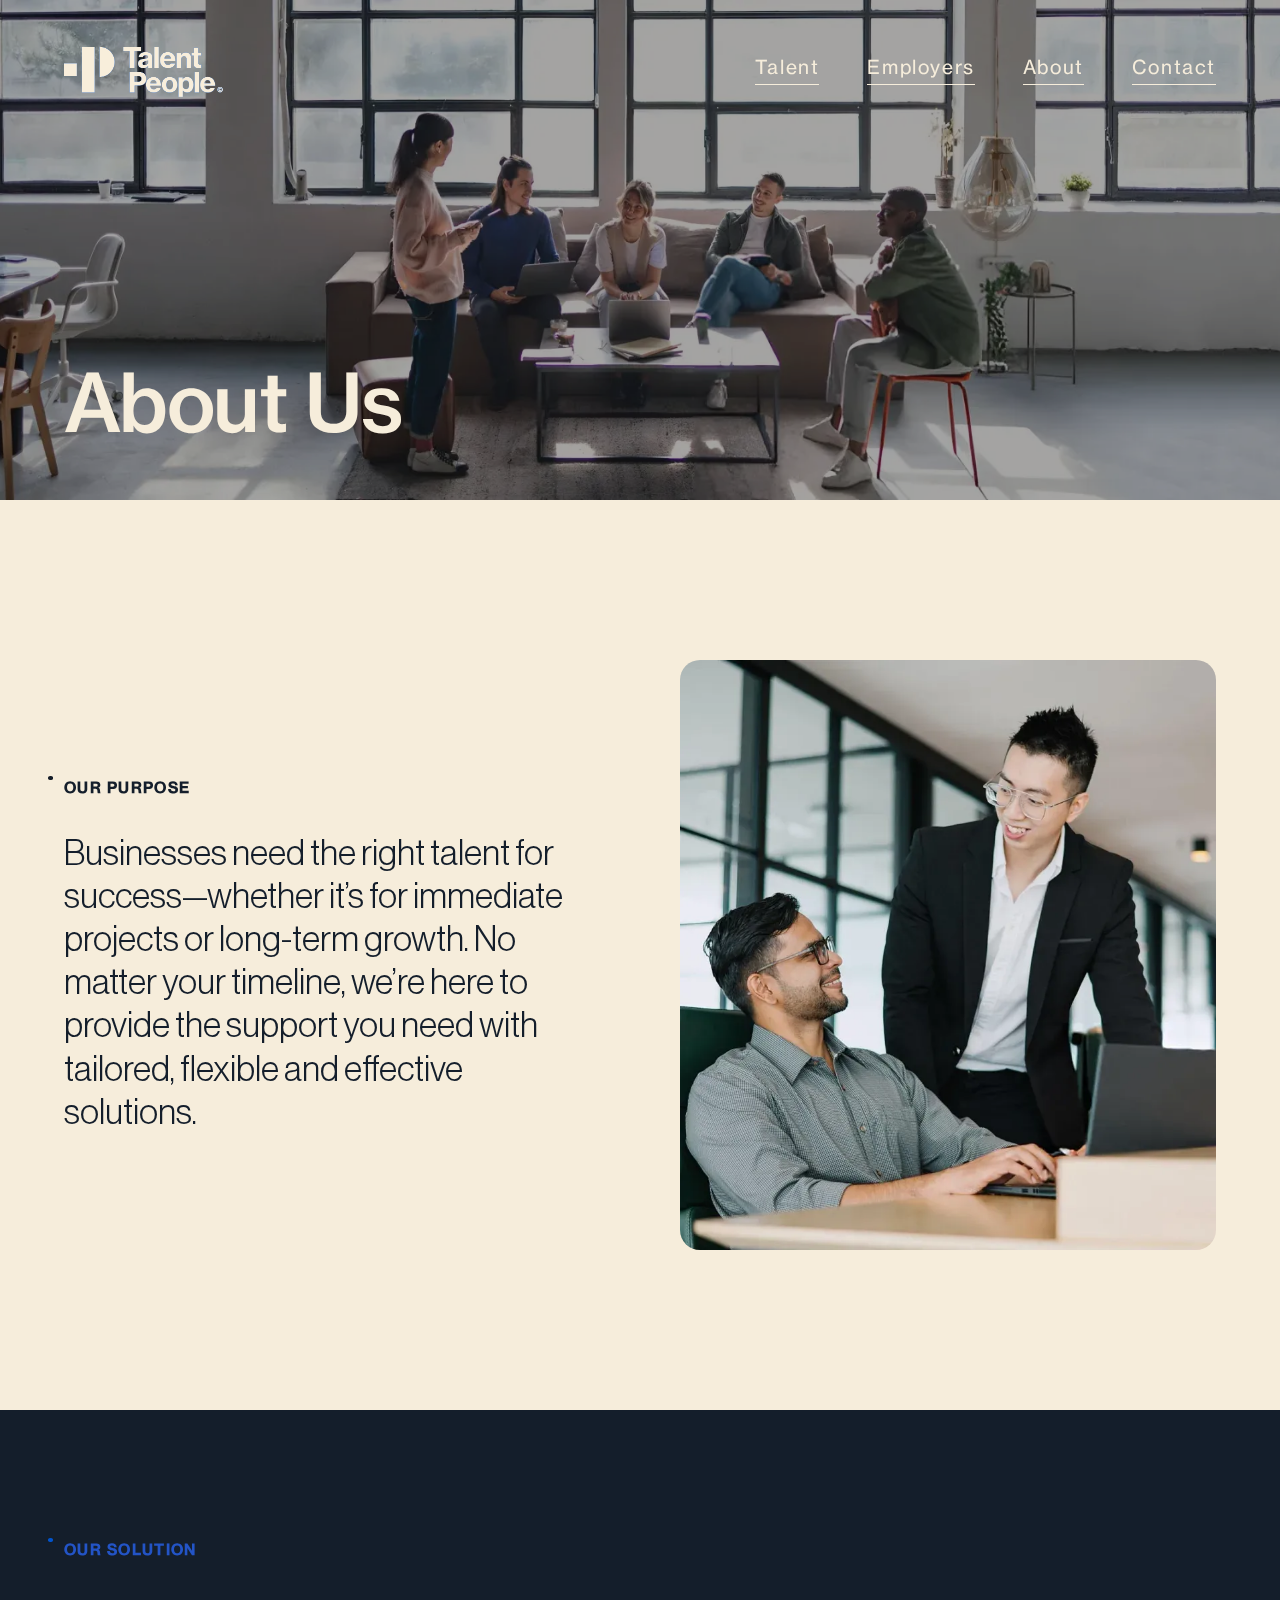
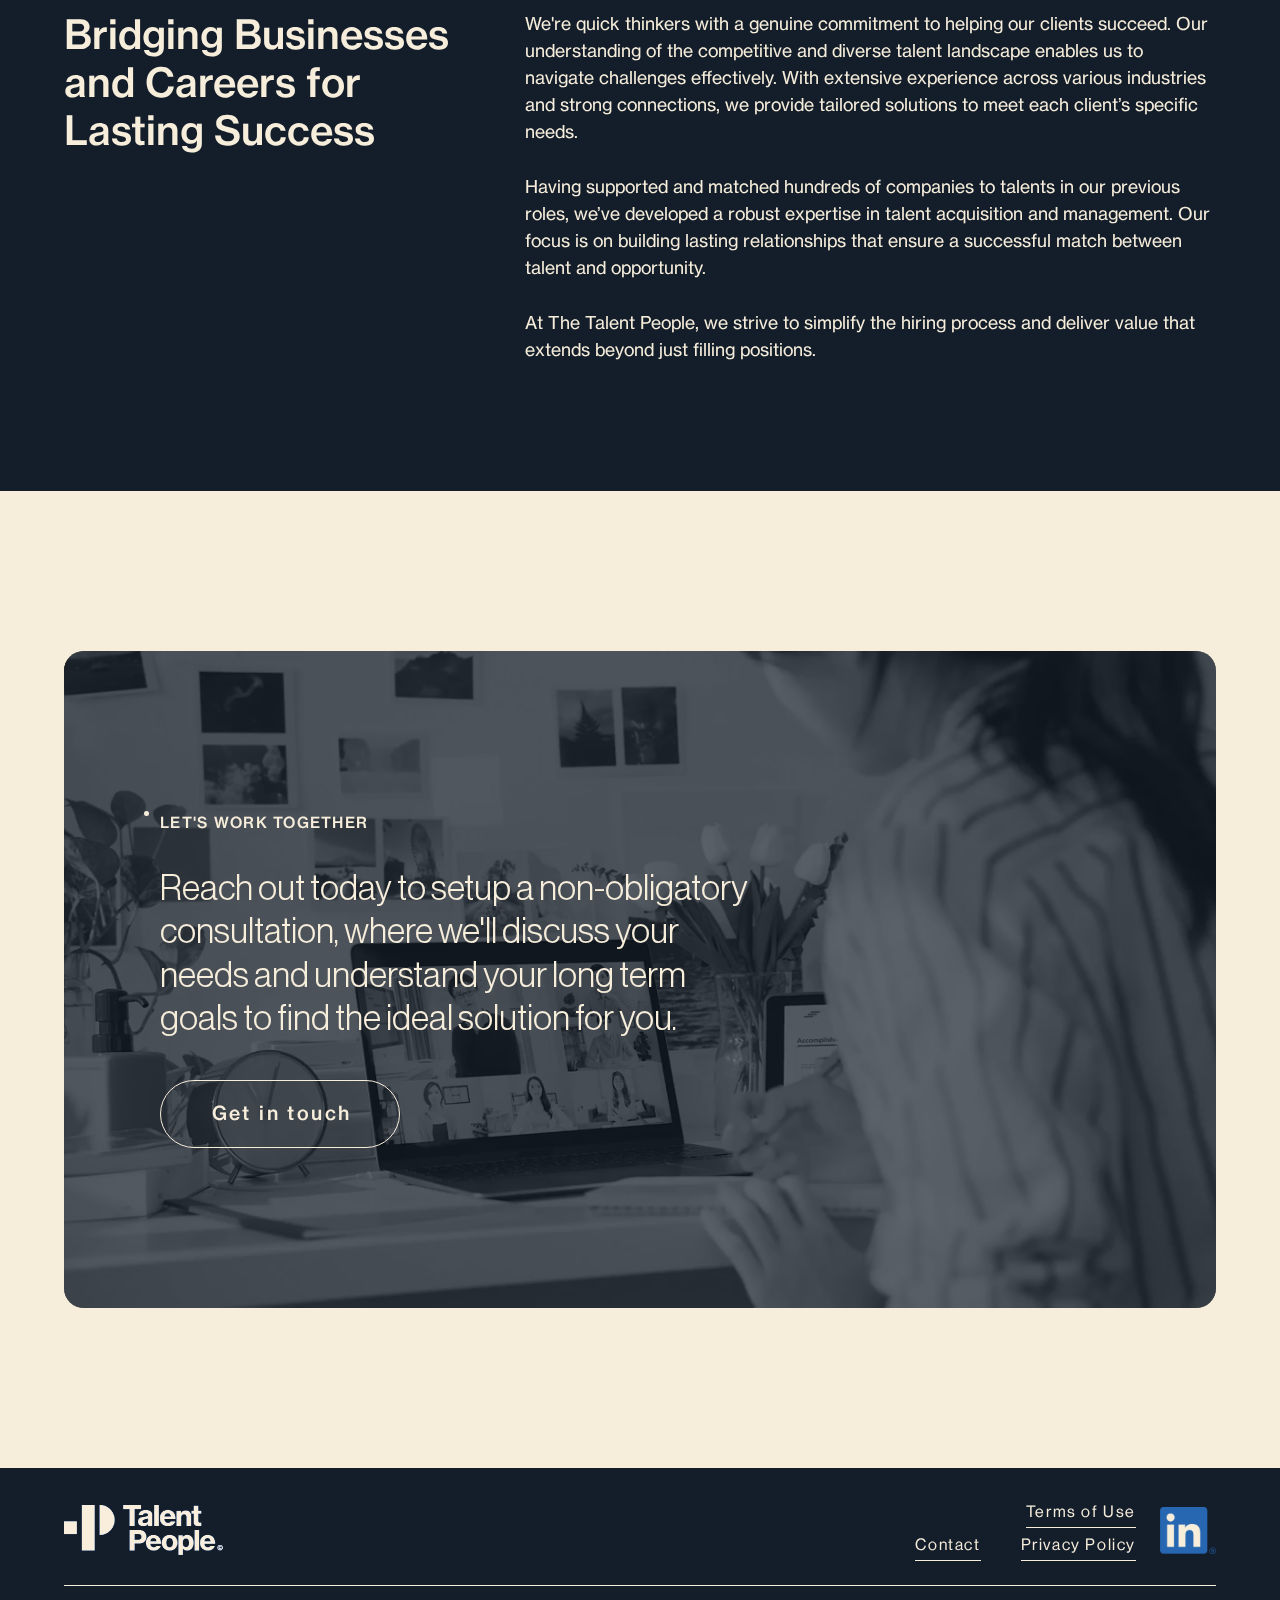
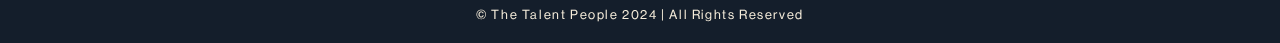
==== commit 8c658265: "update" ====
--- a/about.html
+++ b/about.html
@@ -1,4 +1,4 @@
-<!DOCTYPE html><!--  Last Published: Wed Oct 30 2024 14:25:46 GMT+0000 (Coordinated Universal Time)  -->
+<!DOCTYPE html><!--  Last Published: Mon Nov 11 2024 13:59:10 GMT+0000 (Coordinated Universal Time)  -->
 <html data-wf-page="6707999902daaedbb8c7072a" data-wf-site="66ebcb9fe22b28d145d42041">
 <head>
   <meta charset="utf-8">
@@ -33,8 +33,8 @@
       <div class="nav-wrapper">
         <a data-w-id="6ed626e9-749d-8f9c-2689-f4c2792ef7a2" href="index.html" class="nav-left w-inline-block"><img src="images/ttp-logo-white.webp" loading="lazy" alt="The Talent People - White Logo" class="logo-white"><img src="images/ttp-logo-blue.webp" loading="lazy" alt="The Talent People - Blue Logo" class="logo-blue"></a>
         <div class="nav-right">
-          <a data-w-id="6ed626e9-749d-8f9c-2689-f4c2792ef7a6" href="talents.html" class="nav-link w-inline-block">
-            <div class="nav-text">Talents</div>
+          <a data-w-id="6ed626e9-749d-8f9c-2689-f4c2792ef7a6" href="talent.html" class="nav-link w-inline-block">
+            <div class="nav-text">Talent</div>
             <div class="underline"></div>
           </a>
           <a data-w-id="a9c2578a-38cd-9204-1445-a90696ea5985" href="employers.html" class="nav-link w-inline-block">
@@ -68,7 +68,7 @@
           <a href="about.html" aria-current="page" class="menu-link _2 w--current">About Us</a>
         </div>
         <div class="menu-item">
-          <a href="talents.html" class="menu-link _3">Talents</a>
+          <a href="talent.html" class="menu-link _3">Talent</a>
         </div>
         <div class="menu-item">
           <a href="employers.html" class="menu-link _4">Employers</a>
@@ -95,7 +95,7 @@
           </div>
           <div class="text">Businesses need the right talent for success—whether it’s for immediate projects or long-term growth. No matter your timeline, we’re here to provide the support you need with tailored, flexible and effective solutions.</div>
         </div>
-        <div class="about-right"><img src="images/about-us.webp" loading="lazy" sizes="(max-width: 767px) 100vw, (max-width: 991px) 43vw, (max-width: 1279px) 42vw, 536px" srcset="images/about-us-p-500.webp 500w, images/about-us-p-800.webp 800w, images/about-us.webp 1072w" alt="The Talent People - Our Purpose" class="image rounded dt-tb"><img src="images/our-purpose-mb.webp" loading="lazy" sizes="(max-width: 767px) 85vw, 100vw" srcset="images/our-purpose-mb-p-500.webp 500w, images/our-purpose-mb-p-800.webp 800w, images/our-purpose-mb-p-1080.webp 1080w, images/our-purpose-mb.webp 1380w" alt="The Talent People - Our Purpose" class="image rounded mb"></div>
+        <div class="about-right"><img src="images/about-us.webp" loading="lazy" sizes="(max-width: 767px) 100vw, (max-width: 991px) 43vw, (max-width: 1279px) 42vw, 536px" srcset="images/about-us-p-500.webp 500w, images/about-us-p-800.webp 800w, images/about-us.webp 1072w" alt="The Talent People - Our Purpose" class="image rounded dt-tb"><img src="images/our-purpose-mb.webp" loading="lazy" sizes="100vw" srcset="images/our-purpose-mb-p-500.webp 500w, images/our-purpose-mb-p-800.webp 800w, images/our-purpose-mb-p-1080.webp 1080w, images/our-purpose-mb.webp 1380w" alt="The Talent People - Our Purpose" class="image rounded mb"></div>
       </div>
     </section>
     <section class="section full-width-about">
--- a/css/the-talent-people.webflow.css
+++ b/css/the-talent-people.webflow.css
@@ -302,7 +302,7 @@
 
 .button._1 {
   border-width: 1.5px;
-  width: 15.5rem;
+  width: 15rem;
 }
 
 .button._2 {
@@ -1529,6 +1529,7 @@
     flex-flow: column;
     justify-content: center;
     align-items: center;
+    display: none;
     position: fixed;
     inset: 0%;
   }
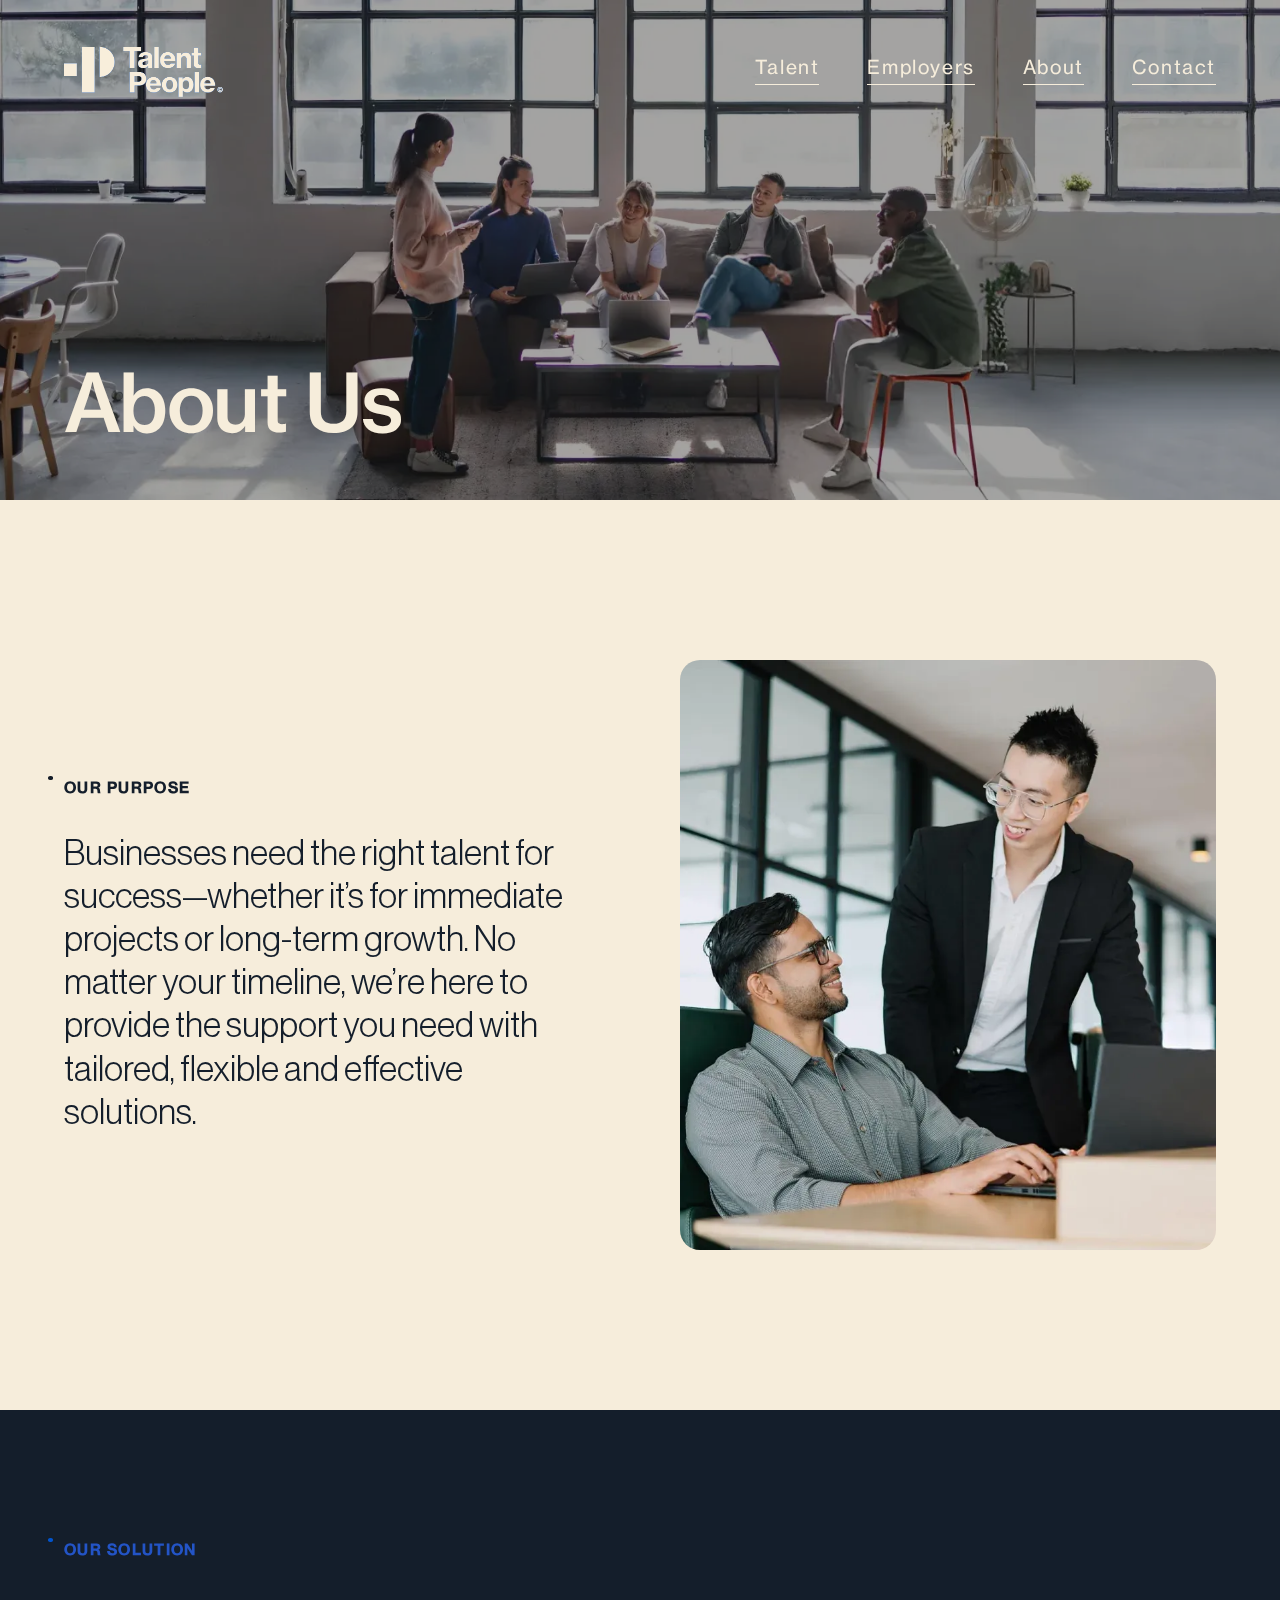
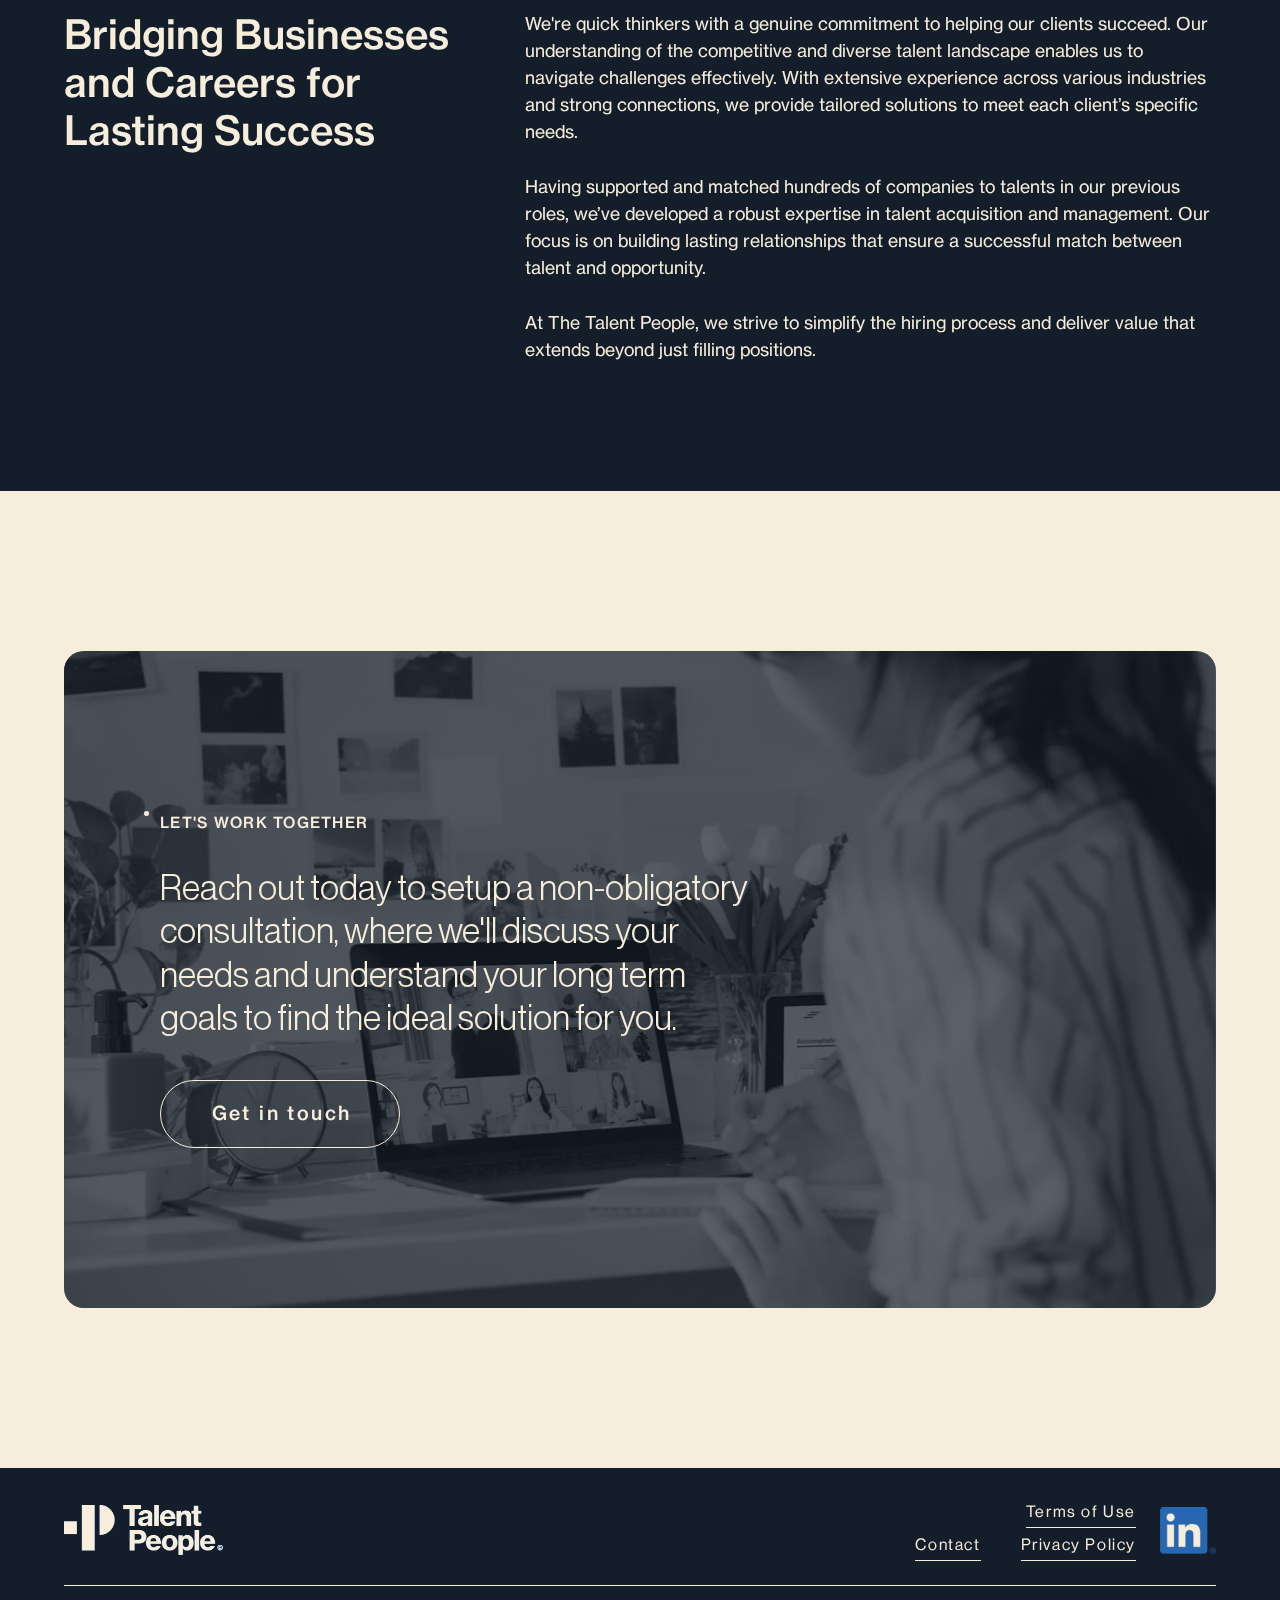
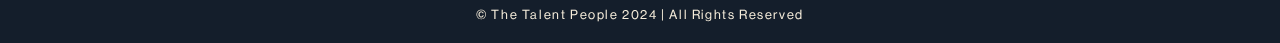
==== commit e371c80e: "update" ====
--- a/about.html
+++ b/about.html
@@ -1,4 +1,4 @@
-<!DOCTYPE html><!--  Last Published: Mon Nov 11 2024 13:59:10 GMT+0000 (Coordinated Universal Time)  -->
+<!DOCTYPE html><!--  Last Published: Tue Dec 03 2024 14:03:05 GMT+0000 (Coordinated Universal Time)  -->
 <html data-wf-page="6707999902daaedbb8c7072a" data-wf-site="66ebcb9fe22b28d145d42041">
 <head>
   <meta charset="utf-8">
@@ -95,7 +95,7 @@
           </div>
           <div class="text">Businesses need the right talent for success—whether it’s for immediate projects or long-term growth. No matter your timeline, we’re here to provide the support you need with tailored, flexible and effective solutions.</div>
         </div>
-        <div class="about-right"><img src="images/about-us.webp" loading="lazy" sizes="(max-width: 767px) 100vw, (max-width: 991px) 43vw, (max-width: 1279px) 42vw, 536px" srcset="images/about-us-p-500.webp 500w, images/about-us-p-800.webp 800w, images/about-us.webp 1072w" alt="The Talent People - Our Purpose" class="image rounded dt-tb"><img src="images/our-purpose-mb.webp" loading="lazy" sizes="100vw" srcset="images/our-purpose-mb-p-500.webp 500w, images/our-purpose-mb-p-800.webp 800w, images/our-purpose-mb-p-1080.webp 1080w, images/our-purpose-mb.webp 1380w" alt="The Talent People - Our Purpose" class="image rounded mb"></div>
+        <div class="about-right"><img src="images/about-us.webp" loading="lazy" sizes="(max-width: 767px) 100vw, (max-width: 991px) 43vw, (max-width: 1279px) 42vw, 536px" srcset="images/about-us-p-500.webp 500w, images/about-us-p-800.webp 800w, images/about-us.webp 1072w" alt="The Talent People - Our Purpose" class="image rounded dt-tb"><img src="images/our-purpose-mb.webp" loading="lazy" sizes="(max-width: 767px) 85vw, 100vw" srcset="images/our-purpose-mb-p-500.webp 500w, images/our-purpose-mb-p-800.webp 800w, images/our-purpose-mb-p-1080.webp 1080w, images/our-purpose-mb.webp 1380w" alt="The Talent People - Our Purpose" class="image rounded mb"></div>
       </div>
     </section>
     <section class="section full-width-about">
@@ -126,7 +126,7 @@
           </div>
           <div class="text white bottom-margin">Reach out today to setup a non-obligatory consultation, where we&#x27;ll discuss your needs and understand your long term goals to find the ideal solution for you. <br></div>
           <div class="button-wrapper">
-            <a data-w-id="39511469-4852-7b69-ccc2-5e3e5bb50f26" href="https://calendly.com/the-talent-people/30min" target="_blank" class="button _5 w-inline-block">
+            <a data-w-id="39511469-4852-7b69-ccc2-5e3e5bb50f26" href="https://thetalentpeople.co/employers#cta" class="button _5 w-inline-block">
               <div data-w-id="39511469-4852-7b69-ccc2-5e3e5bb50f27" class="button-text white-navy">Get in touch</div><img src="images/link-arrow.svg" loading="lazy" data-w-id="39511469-4852-7b69-ccc2-5e3e5bb50f29" alt="The Talent People - Navy Arrow" class="button-arrow">
               <div data-w-id="39511469-4852-7b69-ccc2-5e3e5bb50f2a" class="button-overlay"></div>
             </a>
@@ -169,7 +169,7 @@
     </div>
   </footer>
   <script src="https://d3e54v103j8qbb.cloudfront.net/js/jquery-3.5.1.min.dc5e7f18c8.js?site=66ebcb9fe22b28d145d42041" type="text/javascript" integrity="sha256-9/aliU8dGd2tb6OSsuzixeV4y/faTqgFtohetphbbj0=" crossorigin="anonymous"></script>
-  <script src="js/webflow.js" type="text/javascript"></script><!--  Disable Scroll Script  -->
+  <script src="js/webflow.js" type="module"></script><!--  Disable Scroll Script  -->
   <script>
 var Webflow = Webflow || [];
 Webflow.push(function () {
--- a/css/webflow.css
+++ b/css/webflow.css
@@ -111,71 +111,59 @@
   display: contents;
 }
 .w-webflow-badge,
-.w-webflow-badge * {
-  position: static;
-  left: auto;
-  top: auto;
-  right: auto;
-  bottom: auto;
-  z-index: auto;
-  display: block;
-  visibility: visible;
-  overflow: visible;
-  overflow-x: visible;
-  overflow-y: visible;
-  box-sizing: border-box;
-  width: auto;
-  height: auto;
-  max-height: none;
-  max-width: none;
-  min-height: 0;
-  min-width: 0;
-  margin: 0;
-  padding: 0;
-  float: none;
-  clear: none;
-  border: 0 none transparent;
-  border-radius: 0;
-  background: none;
-  background-image: none;
-  background-position: 0% 0%;
-  background-size: auto auto;
-  background-repeat: repeat;
-  background-origin: padding-box;
-  background-clip: border-box;
-  background-attachment: scroll;
-  background-color: transparent;
-  box-shadow: none;
-  opacity: 1;
-  transform: none;
-  transition: none;
-  direction: ltr;
-  font-family: inherit;
-  font-weight: inherit;
-  color: inherit;
-  font-size: inherit;
-  line-height: inherit;
-  font-style: inherit;
-  font-variant: inherit;
-  text-align: inherit;
-  letter-spacing: inherit;
-  text-decoration: inherit;
-  text-indent: 0;
-  text-transform: inherit;
-  list-style-type: disc;
-  text-shadow: none;
-  font-smoothing: auto;
-  vertical-align: baseline;
-  cursor: inherit;
-  white-space: inherit;
-  word-break: normal;
-  word-spacing: normal;
-  word-wrap: normal;
+.w-webflow-badge > img {
+  box-sizing: unset;
+  width: unset;
+  height: unset;
+  max-height: unset;
+  max-width: unset;
+  min-height: unset;
+  min-width: unset;
+  margin: unset;
+  padding: unset;
+  float: unset;
+  clear: unset;
+  border: unset;
+  border-radius: unset;
+  background: unset;
+  background-image: unset;
+  background-position: unset;
+  background-size: unset;
+  background-repeat: unset;
+  background-origin: unset;
+  background-clip: unset;
+  background-attachment: unset;
+  background-color: unset;
+  box-shadow: unset;
+  transform: unset;
+  transition: unset;
+  direction: unset;
+  font-family: unset;
+  font-weight: unset;
+  color: unset;
+  font-size: unset;
+  line-height: unset;
+  font-style: unset;
+  font-variant: unset;
+  text-align: unset;
+  letter-spacing: unset;
+  text-decoration: unset;
+  text-indent: unset;
+  text-transform: unset;
+  list-style-type: unset;
+  text-shadow: unset;
+  vertical-align: unset;
+  cursor: unset;
+  white-space: unset;
+  word-break: unset;
+  word-spacing: unset;
+  word-wrap: unset;
 }
 .w-webflow-badge {
   position: fixed !important;
   display: inline-block !important;
   visibility: visible !important;
+  opacity: 1 !important;
   z-index: 2147483647 !important;
   top: auto !important;
   right: 12px !important;
@@ -186,21 +174,21 @@
   border-radius: 3px !important;
   padding: 6px !important;
   font-size: 12px !important;
-  opacity: 1 !important;
   line-height: 14px !important;
   text-decoration: none !important;
   transform: none !important;
   margin: 0 !important;
   width: auto !important;
   height: auto !important;
-  overflow: visible !important;
+  overflow: unset !important;
   white-space: nowrap;
   box-shadow: 0 0 0 1px rgba(0, 0, 0, 0.1), 0px 1px 3px rgba(0, 0, 0, 0.1);
   cursor: pointer;
 }
 .w-webflow-badge > img {
+  position: unset;
   display: inline-block !important;
-  visibility: visible !important;
+  visibility: unset !important;
   opacity: 1 !important;
   vertical-align: middle !important;
 }
--- a/css/the-talent-people.webflow.css
+++ b/css/the-talent-people.webflow.css
@@ -1576,10 +1576,6 @@
     display: block;
   }
 
-  .menu-link.w--current, .menu-link._1.w--current, .menu-link._2.w--current {
-    color: var(--ttp-blue);
-  }
-
   .hamburger-wrapper {
     cursor: pointer;
     margin-right: -1rem;
@@ -1661,6 +1657,25 @@
     position: absolute;
     inset: 0%;
   }
+
+  .menu-link-contact {
+    transform-origin: 0 0;
+    color: var(--ttp-white);
+    letter-spacing: -.2rem;
+    margin-top: -.2rem;
+    margin-bottom: -.2rem;
+    padding-left: 2rem;
+    padding-right: 2rem;
+    font-family: "Nhaasgrotesktxpro 65 Md", sans-serif;
+    font-size: 4rem;
+    font-weight: 400;
+    line-height: 4.7rem;
+    display: block;
+  }
+
+  .menu-link-contact._1.w--current, .menu-link-contact._2.w--current {
+    color: var(--ttp-blue);
+  }
 }
 
 @media screen and (max-width: 767px) {
@@ -2389,6 +2404,15 @@
     margin-right: 1.5rem;
     padding-top: 1.5rem;
   }
+
+  .menu-link-contact {
+    margin-top: -.4rem;
+    margin-bottom: -.4rem;
+    padding-left: .3rem;
+    padding-right: .3rem;
+    font-size: 3.7rem;
+    line-height: 4.9rem;
+  }
 }
 
 
